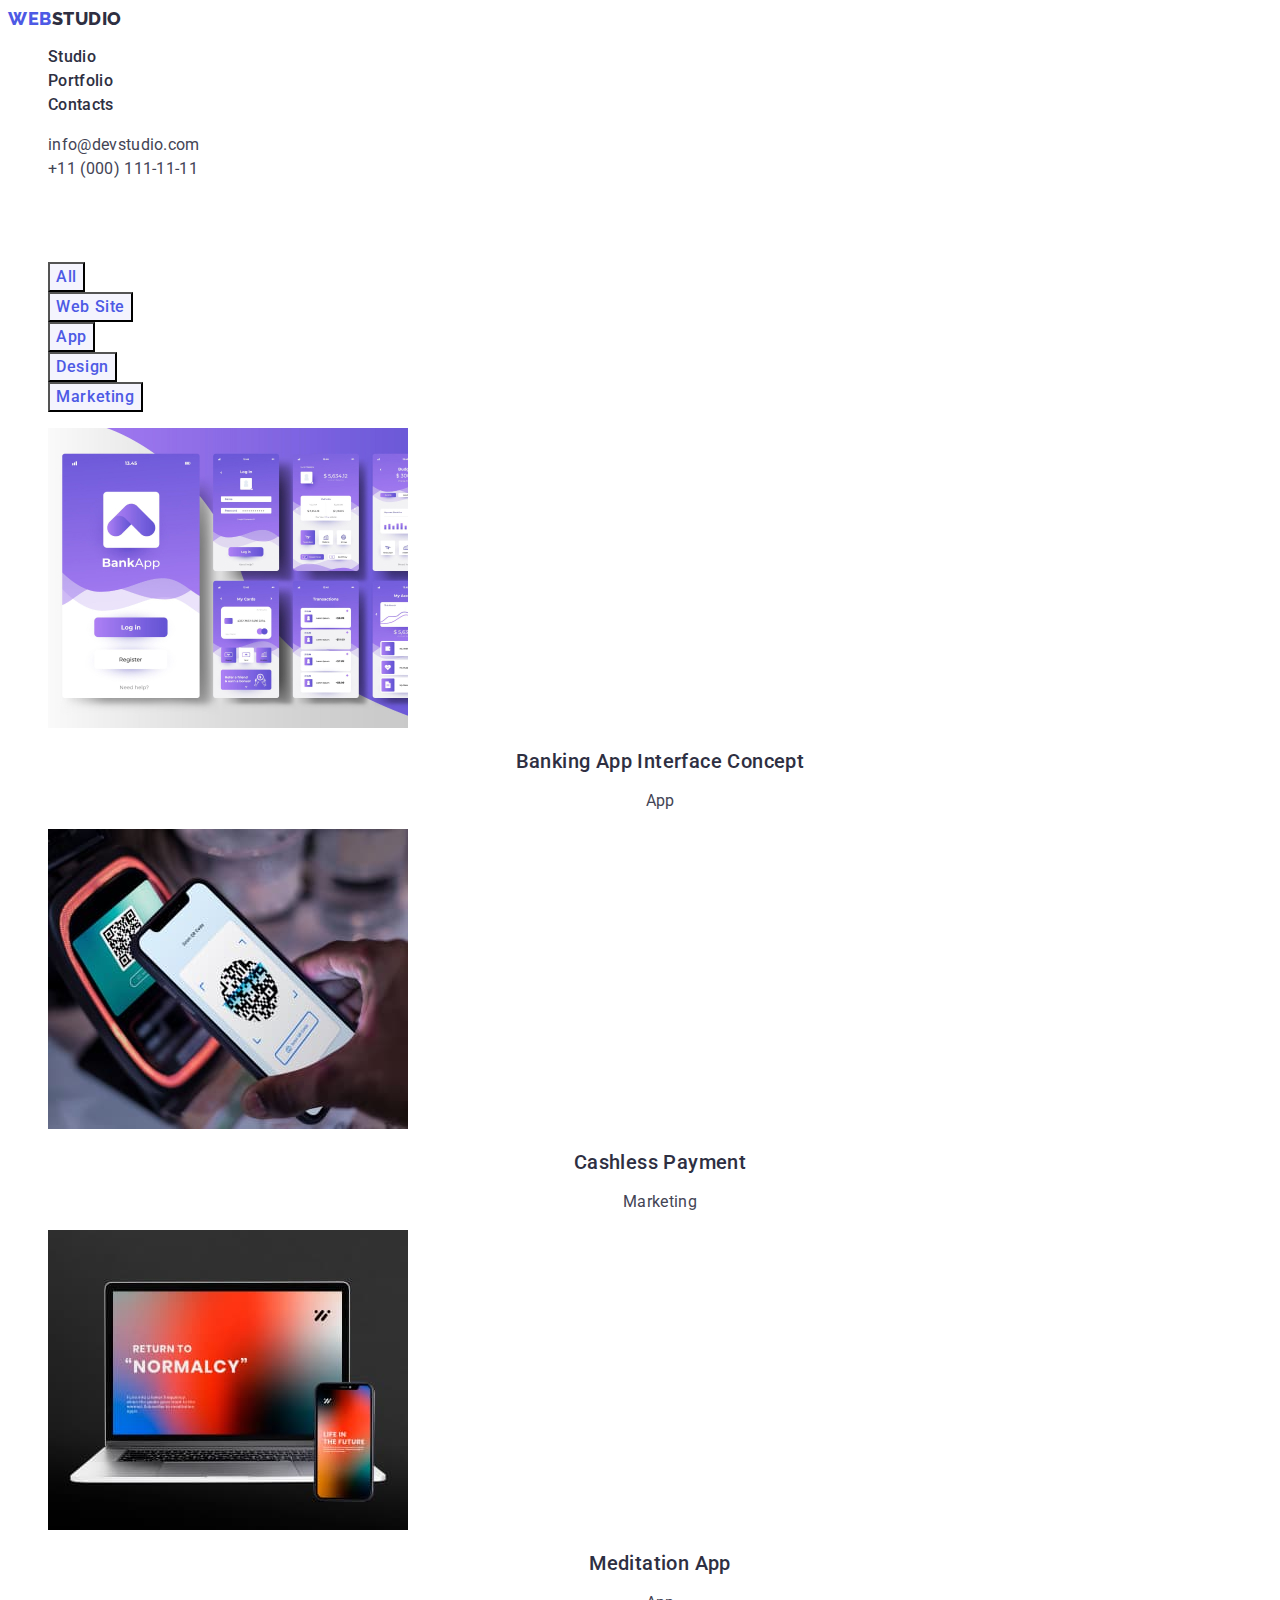
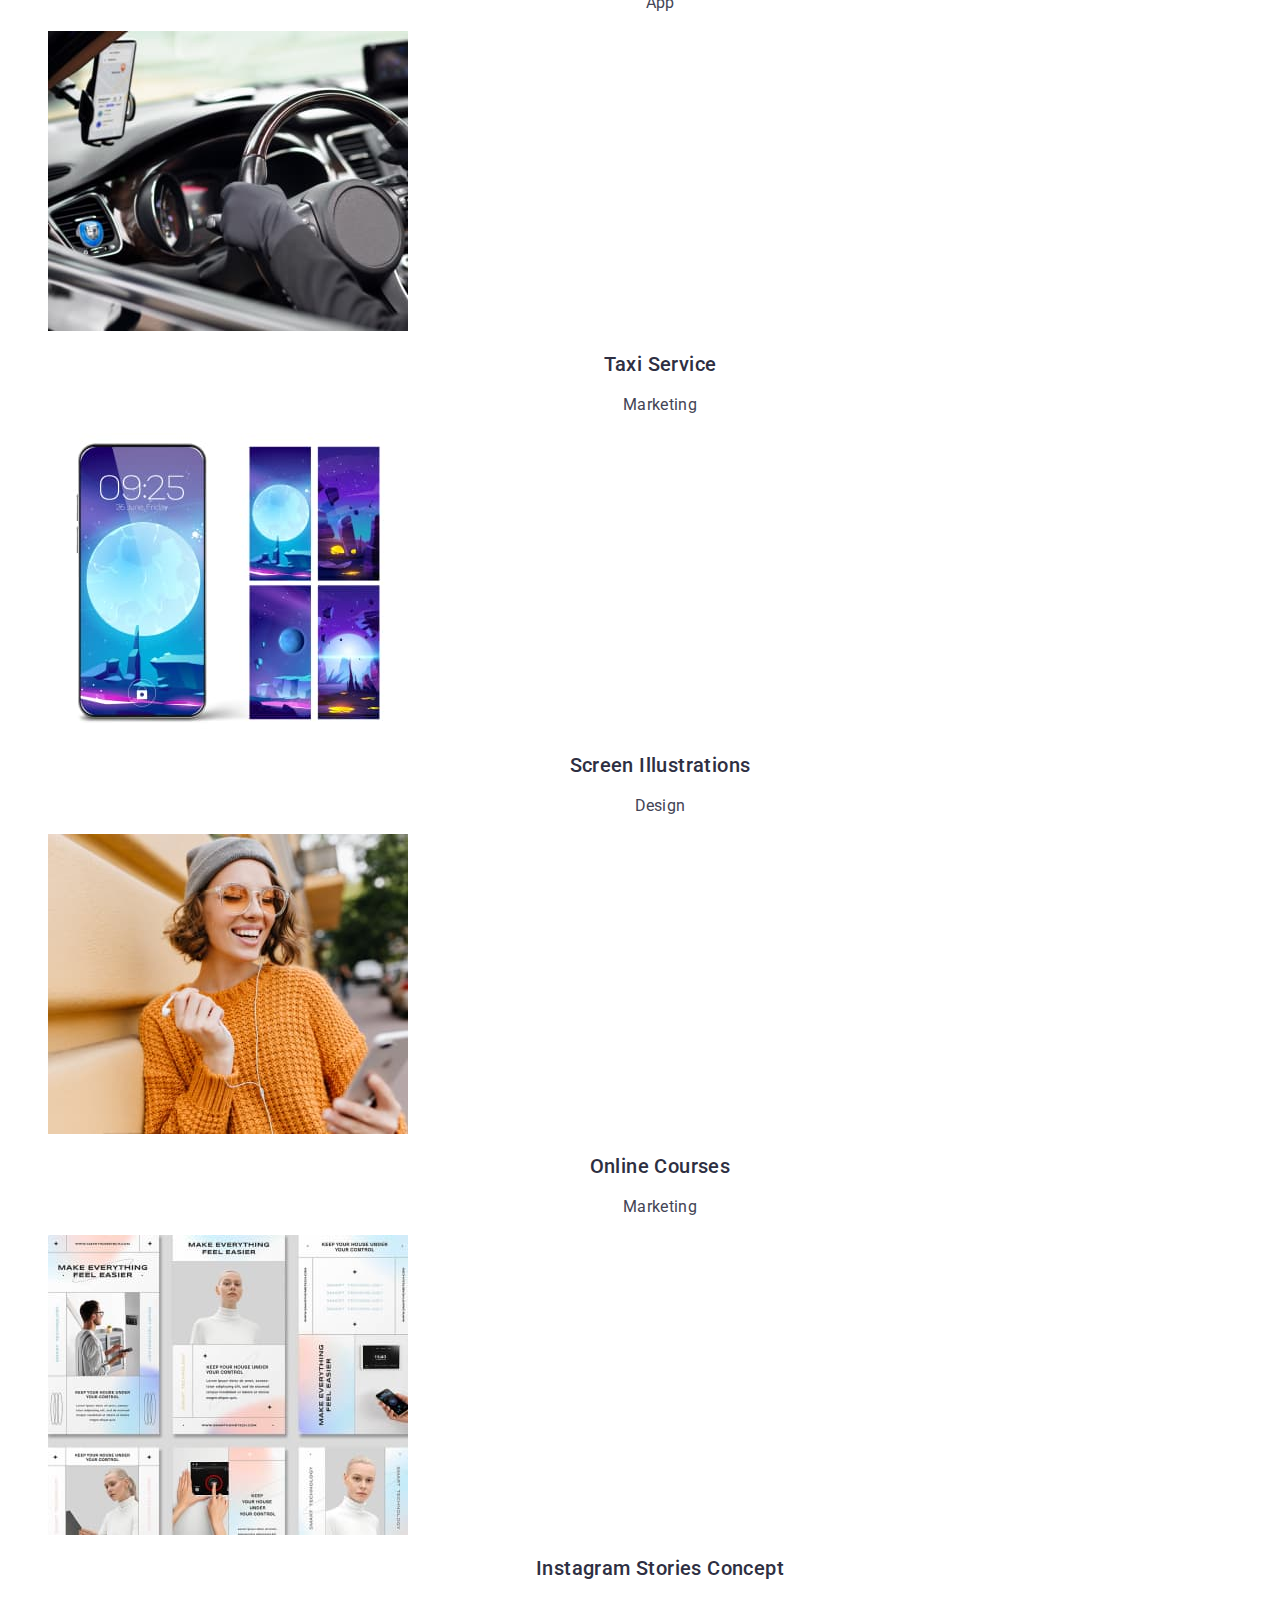
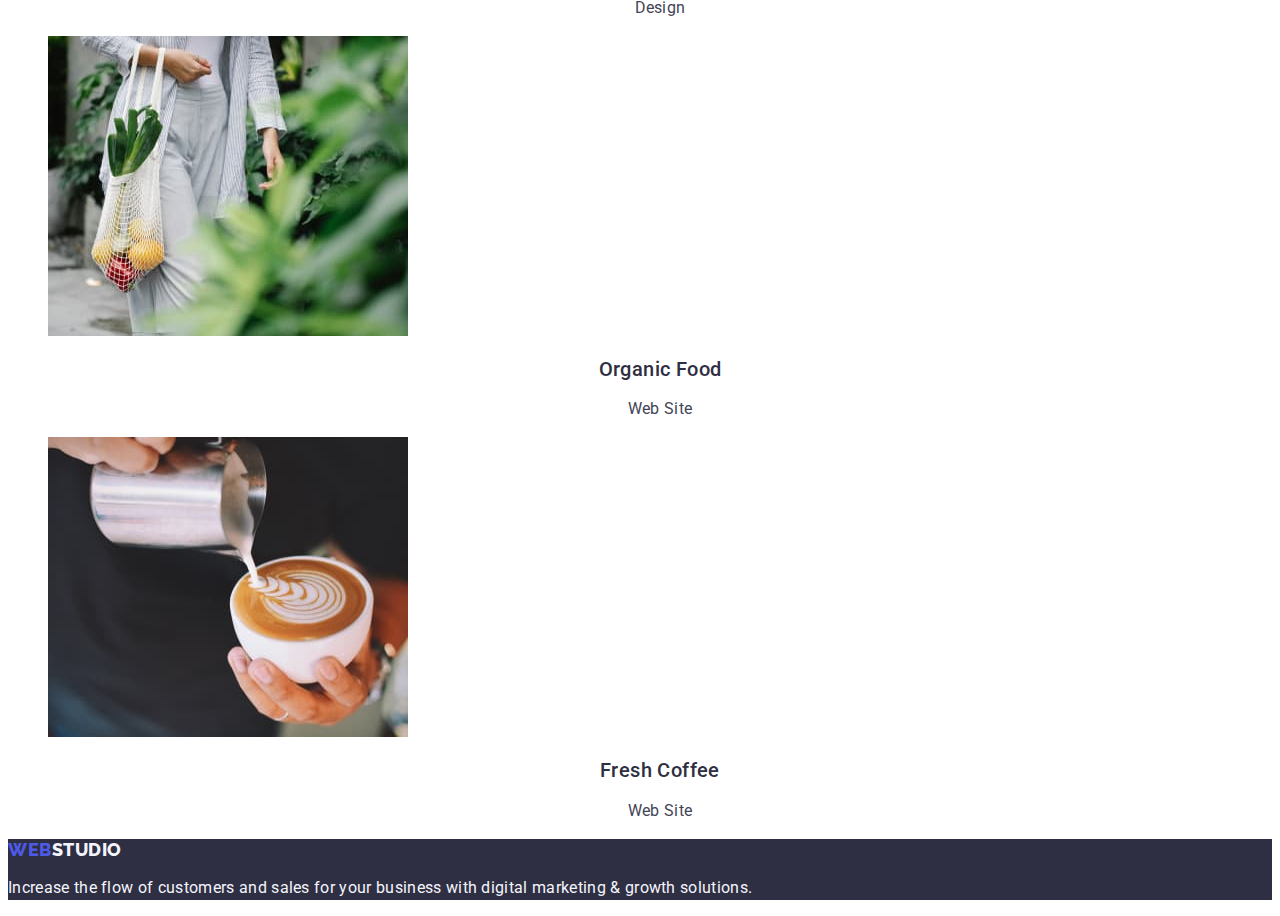
==== portfolio.html @ 3b8581f4 "Initial commit" ====
<!DOCTYPE html>
<html lang="en">
  <head>
    <meta charset="UTF-8" />
    <meta http-equiv="X-UA-Compatible" content="IE=edge" />
    <meta name="viewport" content="width=device-width, initial-scale=1.0" />
    <title>Document</title>
    <link rel="preconnect" href="https://fonts.googleapis.com" />
    <link rel="preconnect" href="https://fonts.gstatic.com" crossorigin />
    <link
      href="https://fonts.googleapis.com/css2?family=Raleway:wght@800&family=Roboto:wght@400;500;700;900&display=swap"
      rel="stylesheet"
    />
    <link rel="stylesheet" href="./css/styles.css" />
  </head>
  <body>
    <header class="main-header">
      <nav class="page-nav">
        <a class="logo link" href="./index.html"
          >Web<span class="studio-header">Studio</span></a
        >

        <ul class="menu list">
          <li class="menu-item">
            <a class="menu-link link" href="./index.html">Studio</a>
          </li>
          <li class="menu-item">
            <a class="menu-link link" href="./portfolio.html">Portfolio</a>
          </li>
          <li class="menu-item">
            <a class="menu-link link" href="">Contacts</a>
          </li>
        </ul>
      </nav>
      <address class="contacts-font-normal">
        <ul class="list">
          <li>
            <a class="contact link" href="mailto:info@devstudio.com"
              >info@devstudio.com</a
            >
          </li>
          <li>
            <a class="contact link" href="tel:+110001111111"
              >+11 (000) 111-11-11</a
            >
          </li>
        </ul>
      </address>
    </header>

    <main>
      <section>
        <h1 class="to-hide">Portfolio</h1>

        <ul class="list">
          <li><button class="change-color-btn" type="button">All</button></li>
          <li>
            <button class="change-color-btn" type="button">Web Site</button>
          </li>
          <li><button class="change-color-btn" type="button">App</button></li>
          <li>
            <button class="change-color-btn" type="button">Design</button>
          </li>
          <li>
            <button class="change-color-btn" type="button">Marketing</button>
          </li>
        </ul>

        <ul class="list">
          <li>
            <a class="link" href="">
              <img
                src="./images/imageshw02/img1row1.jpg"
                alt="purple-bank-app"
                width="360"
              />
              <h2 class="higher-text">Banking App Interface Concept</h2>
              <p class="small-text">App</p>
            </a>
          </li>
          <li>
            <a class="link" href="">
              <img
                src="./images/imageshw02/img2row1.jpg"
                alt="qrcode"
                width="360"
              />
              <h2 class="higher-text">Cashless Payment</h2>
              <p class="small-text">Marketing</p>
            </a>
          </li>

          <li>
            <a class="link" href="">
              <img
                src="./images/imageshw02/img3row1.jpg"
                alt="normalsy"
                width="360"
              />
              <h2 class="higher-text">Meditation App</h2>
              <p class="small-text">App</p>
            </a>
          </li>

          <li>
            <a class="link" href="">
              <img
                src="./images/imageshw02/img1row2.jpg"
                alt="car"
                width="360"
              />
              <h2 class="higher-text">Taxi Service</h2>
              <p class="small-text">Marketing</p>
            </a>
          </li>

          <li>
            <a class="link" href="">
              <img
                src="./images/imageshw02/img2row2.jpg"
                alt="screenshots"
                width="360"
              />
              <h2 class="higher-text">Screen Illustrations</h2>
              <p class="small-text">Design</p>
            </a>
          </li>

          <li>
            <a class="link" href="">
              <img
                src="./images/imageshw02/img3row2.jpg"
                alt="girl"
                width="360"
              />
              <h2 class="higher-text">Online Courses</h2>
              <p class="small-text">Marketing</p>
            </a>
          </li>

          <li>
            <a class="link" href="">
              <img
                src="./images/imageshw02/img1row3.jpg"
                alt="everything"
                width="360"
              />
              <h2 class="higher-text">Instagram Stories Concept</h2>
              <p class="small-text">Design</p>
            </a>
          </li>

          <li>
            <a class="link" href="">
              <img
                src="./images/imageshw02/img2row3.jpg"
                alt="bag"
                width="360"
              />
              <h2 class="higher-text">Organic Food</h2>
              <p class="small-text">Web Site</p>
            </a>
          </li>

          <li>
            <a class="link" href="">
              <img
                src="./images/imageshw02/img3row3.jpg"
                alt="coffee"
                width="360"
              />
              <h2 class="higher-text">Fresh Coffee</h2>
              <p class="small-text">Web Site</p>
            </a>
          </li>
        </ul>
      </section>
    </main>

    <footer class="footer-back">
      <a class="logo link" href="./index.html"
        >Web<span class="studio-footer">Studio</span></a
      >
      <p class="footer-text">
        Increase the flow of customers and sales for your business with digital
        marketing & growth solutions.
      </p>
    </footer>
  </body>
</html>
---- css/styles.css ----
:root {
    --primary-text-color: #434455;
    --ocean-color: #404bbf;
    --iris-color: #4d5ae5;
    --primary-white-color: #e5e5e5;
    --header-words-color: #2E2F42;
    
}


.link {
    text-decoration:none;
}
    body {
        font-family: 'Roboto', sans-serif;
        background-color:#FFFFFF;
        color: var(--primary-text-color)
    }
    .list {
        list-style: none;
    }

    

     .contact {
        
            font-size: 16px;
            line-height: 1.5;
            letter-spacing: 0.02em;
            color: var(--primary-text-color);
     }   

     .contact:hover {
        color: var(--ocean-color)
     }

         .contact:focus {
            color: var(--ocean-color);
         }

         .team-names {
            background-color: #FFFFFF
         }

     .logo {
        font-family: 'Raleway', sans-serif;
        font-weight: 800;
        font-size: 18px;
        line-height: 1.17;
        letter-spacing: 0.03em;
        text-transform: uppercase;
        color: #4d5ae5;
     }
     .change-color-btn {
       font-family: 'Roboto', sans-serif;
            font-weight: 500;
            font-size: 16px;
            line-height: 1.5;
            letter-spacing: 0.04em;
            color: var(--iris-color);
            background-color: #F4F4FD;
            cursor: pointer;
            
     }

     .change-color-btn:hover {
        color: #FFFFFF;
        background-color: var(--ocean-color);
     }
     .change-color-btn:focus {

    
    color: #FFFFFF;
    background-color: var(--ocean-color);
     }

     

     .order-btn {
        font-family: 'Roboto', sans-serif;
            font-weight: 500;
            font-size: 16px;
            line-height: 1.5;            
            display: flex;
            align-items: center;
            letter-spacing: 0.04em;
            color: #FFFFFF;
            background-color: #4D5AE5;
            cursor: pointer;
             
     }

     .order-btn:hover,
     .order-btn:focus {
        background-color: var(--ocean-color);
     }

     .effect-sol {
        
            font-weight: 700;
            font-size: 56px;
            line-height: 1.07;           
            text-align: center;
            letter-spacing: 0.02em;
            color: #FFFFFF;

     }

     

     .small-text {
        
            font-size: 16px;
            line-height: 1.5;           
            text-align: center;
            letter-spacing: 0.02em;
            color: var(--primary-text-color);
                
     }

     .higher-text {
        
            font-weight: 500;
            font-size: 20px;
            line-height: 1.2;
            text-align: center;
            letter-spacing: 0.02em;
            color: var(--header-words-color);
    
     }
        
     .name-section {
        
            font-weight: 700;
            font-size: 36px;
            line-height: 1.11;            
            text-align: center;
            letter-spacing: 0.02em;
            text-transform: capitalize;
            color: var(--header-words-color);
            background-color: #F4F4FD;
     }

            .we-re-doing-section {
            
                    font-weight: 700;
                    font-size: 36px;
                    line-height: 1.11;
                    text-align: center;
                    letter-spacing: 0.02em;
                    text-transform: capitalize;
                    color: var(--header-words-color);
                    background-color: #FFFFFF;
        
     }

     .footer-text {
        
            font-size: 16px;
            line-height: 1.5;
            letter-spacing: 0.02em;
            color:#F4F4FD;
     }


         .menu-link {
    
             font-weight: 500;
             font-size: 16px;
             line-height: 1.5;
             letter-spacing: 0.02em;             
             color: #2e2f42;
         }
     .menu-link:hover {
        color: var(--ocean-color);
        }

     .menu-link:focus {
        color: var(--ocean-color);
     }

     .footer-back {
        background-color: #2e2f42;
     }


          .studio-footer {
              color: #f4f4fd;
            }
        
            .studio-header {
              color: #2E2F42;  
            }

            .contacts-font-normal {
                font-style: normal;
            }

    .section-team {
        color: #F4F4FD;
        background-color: #F4F4FD

    }

    .section-effect-sol {
        background-color: #2E2F42;
    }

    .to-hide {
        visibility: hidden;
    }
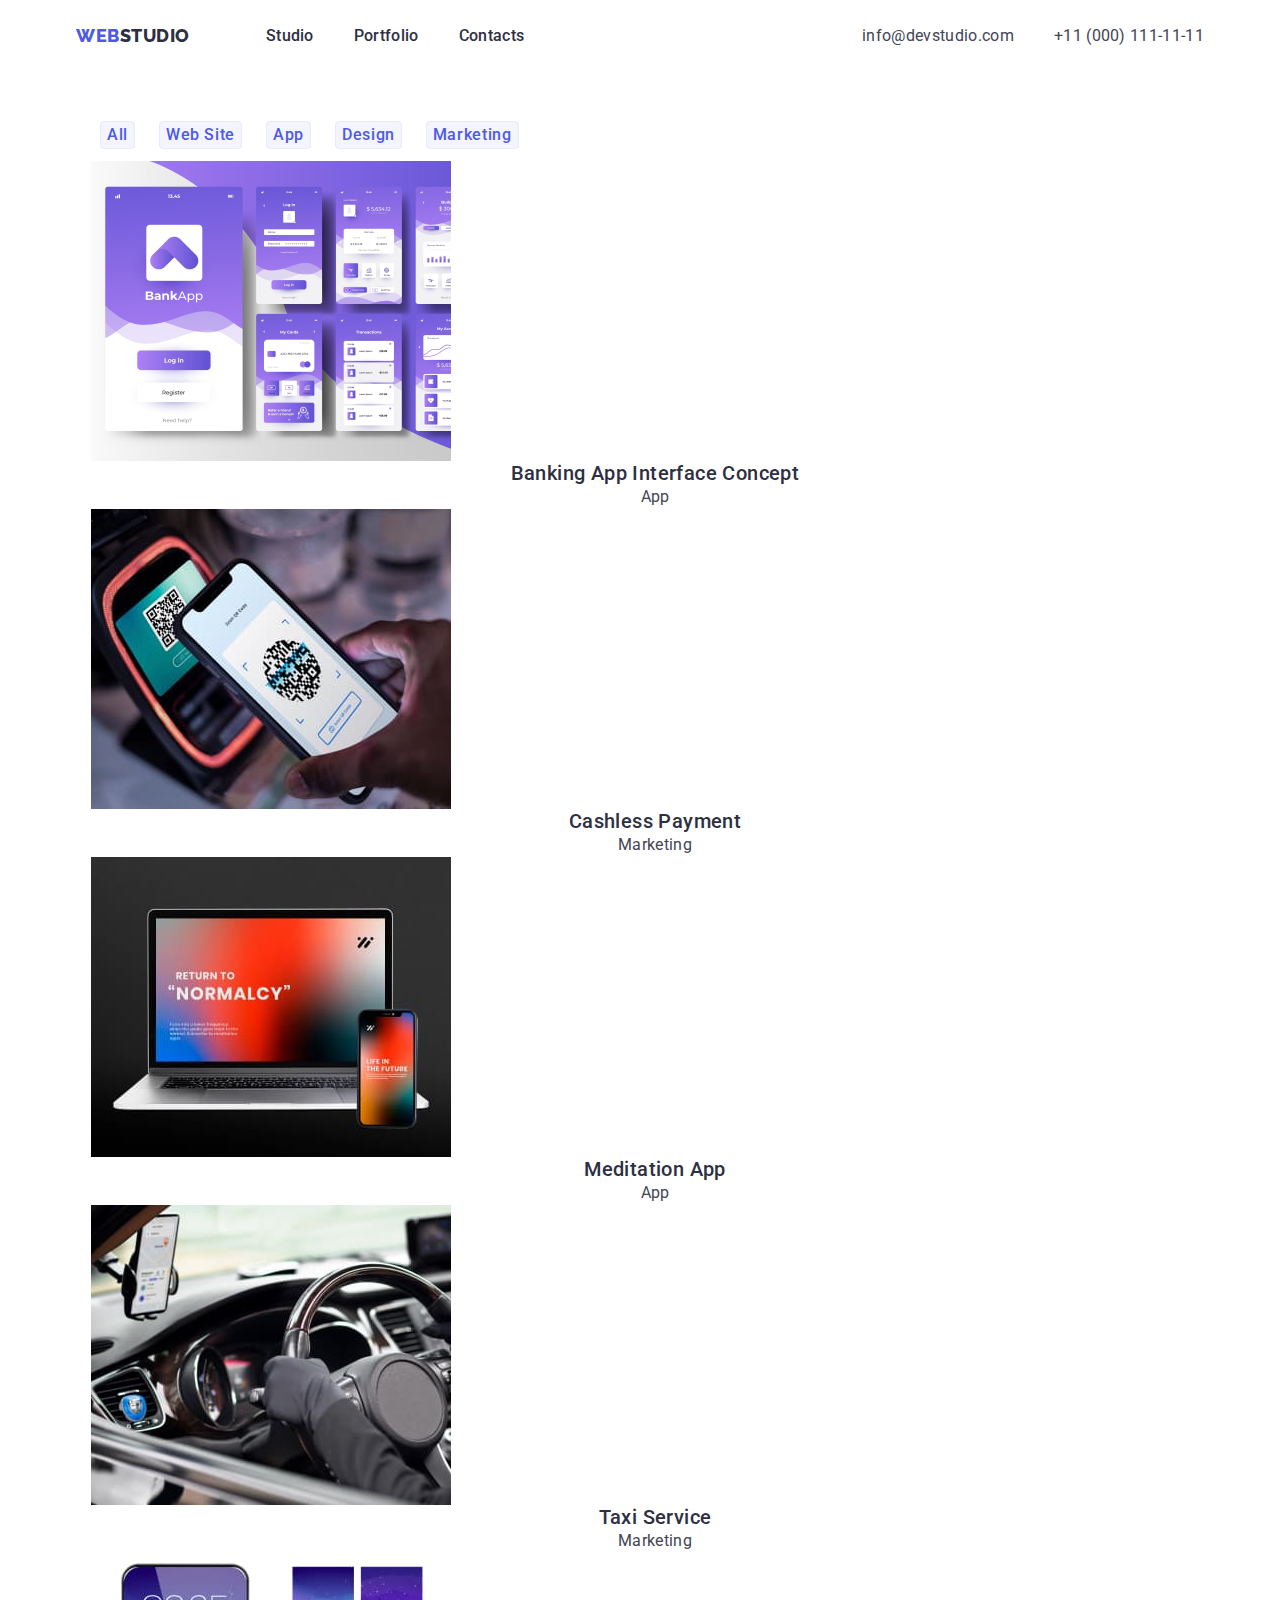
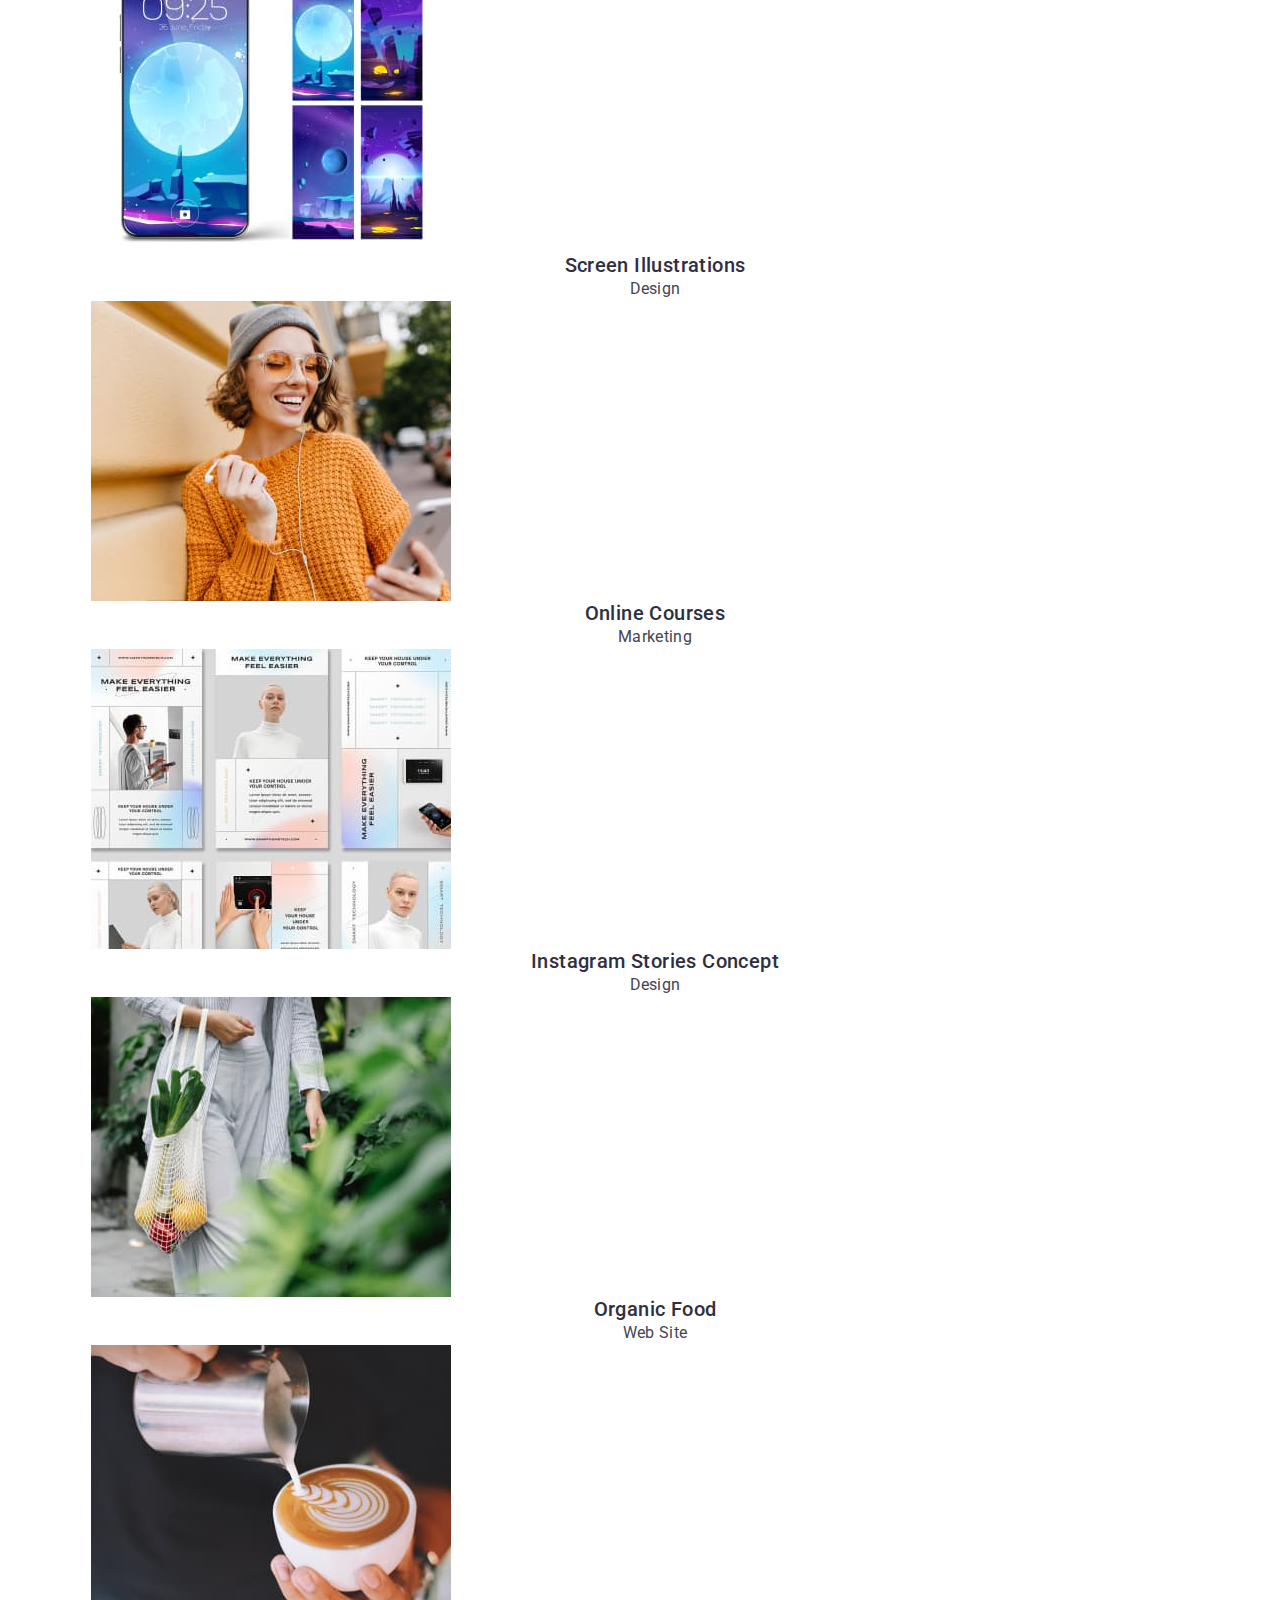
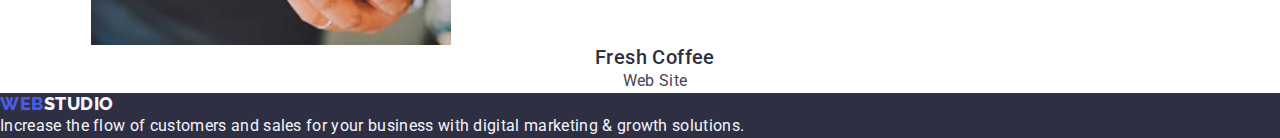
==== commit 149b721f: "changes1" ====
--- a/portfolio.html
+++ b/portfolio.html
@@ -11,62 +11,74 @@
       href="https://fonts.googleapis.com/css2?family=Raleway:wght@800&family=Roboto:wght@400;500;700;900&display=swap"
       rel="stylesheet"
     />
+    <link
+      rel="stylesheet"
+      href="https://cdnjs.cloudflare.com/ajax/libs/modern-normalize/1.1.0/modern-normalize.min.css"
+    />
     <link rel="stylesheet" href="./css/styles.css" />
   </head>
   <body>
     <header class="main-header">
-      <nav class="page-nav">
-        <a class="logo link" href="./index.html"
-          >Web<span class="studio-header">Studio</span></a
-        >
-
-        <ul class="menu list">
-          <li class="menu-item">
-            <a class="menu-link link" href="./index.html">Studio</a>
-          </li>
-          <li class="menu-item">
-            <a class="menu-link link" href="./portfolio.html">Portfolio</a>
-          </li>
-          <li class="menu-item">
-            <a class="menu-link link" href="">Contacts</a>
+      <div class="container page-header-container">
+        <nav class="page-nav">
+          <a class="logo link" href="./index.html"
+            >Web<span class="studio-header">Studio</span></a
+          >
+
+          <ul class="menu list">
+            <li class="menu-item">
+              <a class="menu-link link" href="./index.html">Studio</a>
+            </li>
+            <li class="menu-item">
+              <a class="menu-link link" href="./portfolio.html">Portfolio</a>
+            </li>
+            <li class="menu-item">
+              <a class="menu-link link" href="">Contacts</a>
+            </li>
+          </ul>
+        </nav>
+        <address class="contacts-font-normal contact-mail-phone">
+          <ul class="list contact-flex">
+            <li>
+              <a
+                class="contact link contact-mail"
+                href="mailto:info@devstudio.com"
+                >info@devstudio.com</a
+              >
+            </li>
+            <li>
+              <a class="contact link" href="tel:+110001111111"
+                >+11 (000) 111-11-11</a
+              >
+            </li>
+          </ul>
+        </address>
+      </div>
+    </header>
+
+    <main>
+      <section class="container">
+        <h1 class="to-hide">Portfolio</h1>
+
+        <ul class="list btn-filter">
+          <li class="btns-center">
+            <button class="change-color-btn" type="button">All</button>
+          </li>
+          <li class="btns-center">
+            <button class="change-color-btn" type="button">Web Site</button>
+          </li>
+          <li class="btns-center">
+            <button class="change-color-btn" type="button">App</button>
+          </li>
+          <li class="btns-center">
+            <button class="change-color-btn" type="button">Design</button>
+          </li>
+          <li class="btns-center">
+            <button class="change-color-btn" type="button">Marketing</button>
           </li>
         </ul>
-      </nav>
-      <address class="contacts-font-normal">
-        <ul class="list">
-          <li>
-            <a class="contact link" href="mailto:info@devstudio.com"
-              >info@devstudio.com</a
-            >
-          </li>
-          <li>
-            <a class="contact link" href="tel:+110001111111"
-              >+11 (000) 111-11-11</a
-            >
-          </li>
-        </ul>
-      </address>
-    </header>
-
-    <main>
-      <section>
-        <h1 class="to-hide">Portfolio</h1>
-
-        <ul class="list">
-          <li><button class="change-color-btn" type="button">All</button></li>
-          <li>
-            <button class="change-color-btn" type="button">Web Site</button>
-          </li>
-          <li><button class="change-color-btn" type="button">App</button></li>
-          <li>
-            <button class="change-color-btn" type="button">Design</button>
-          </li>
-          <li>
-            <button class="change-color-btn" type="button">Marketing</button>
-          </li>
-        </ul>
-
-        <ul class="list">
+
+        <ul class="list container">
           <li>
             <a class="link" href="">
               <img
--- a/css/styles.css
+++ b/css/styles.css
@@ -10,9 +10,30 @@
 }
 
 
+
+h1,h2,h3,h4,p {
+    margin-top: 0;
+    margin-bottom: 0;
+}
+
+ul, ol {
+    margin-top: 0;
+    margin-bottom: 0;
+    padding-left: 0;
+}
+
+img {
+    display: block;
+}
 .link {
     text-decoration:none;
 }
+
+button {
+    cursor: pointer;
+}
+
+
     body {
         font-family: 'Roboto', sans-serif;
         background-color:#FFFFFF;
@@ -23,6 +44,30 @@
     }
 
     
+.container {
+    width: 1158px;
+    margin-left: auto;
+    margin-right: auto;
+    padding-left: 15px;
+    padding-right: 15px;
+}
+
+
+
+.page-header-container {
+display: flex;
+align-items: center;
+}
+
+.page-nav {
+    display: flex;
+    align-items: center;
+}
+
+.menu {
+    display: flex;
+    align-items: center;
+}
 
      .contact {
         
@@ -30,8 +75,15 @@
             line-height: 1.5;
             letter-spacing: 0.02em;
             color: var(--primary-text-color);
+                  
      }   
 
+.contact-mail-phone {
+    margin-left: auto;
+}
+.contact-mail {
+    margin-right: 40px;
+}
      .contact:hover {
         color: var(--ocean-color)
      }
@@ -44,6 +96,11 @@
             background-color: #FFFFFF
          }
 
+
+    .main-header {
+        padding-top: 24px;
+        padding-bottom: 24px;
+    }
      .logo {
         font-family: 'Raleway', sans-serif;
         font-weight: 800;
@@ -52,6 +109,7 @@
         letter-spacing: 0.03em;
         text-transform: uppercase;
         color: #4d5ae5;
+        margin-right: 76px;
      }
      .change-color-btn {
        font-family: 'Roboto', sans-serif;
@@ -62,8 +120,22 @@
             color: var(--iris-color);
             background-color: #F4F4FD;
             cursor: pointer;
-            
-     }
+            border: 1px solid #E7E9FC;
+                border-radius: 4px;
+     }
+
+.btn-filter {
+    display: flex;
+    padding-top: 12px;
+    padding-left: 24px;
+    padding-bottom: 12px;
+    padding-right: 24px;
+    
+}
+
+.btns-center:not(:last-child) {
+    margin-right: 24px;
+}
 
      .change-color-btn:hover {
         color: #FFFFFF;
@@ -88,9 +160,16 @@
             letter-spacing: 0.04em;
             color: #FFFFFF;
             background-color: #4D5AE5;
-            cursor: pointer;
-             
-     }
+            box-shadow: 0px 4px 4px rgba(0, 0, 0, 0.15);
+                border-radius: 4px;
+                padding-top: 16px;
+                padding-left: 32px;
+                padding-bottom: 16px;
+                padding-right: 32px;
+                cursor: pointer;
+                border: transparent;
+                
+            }
 
      .order-btn:hover,
      .order-btn:focus {
@@ -140,9 +219,23 @@
             letter-spacing: 0.02em;
             text-transform: capitalize;
             color: var(--header-words-color);
-            background-color: #F4F4FD;
-     }
-
+            margin-bottom: 72px;
+        
+     }
+
+     .section-team {
+        background-color: #F4F4FD;
+        padding-top: 120px;
+        padding-bottom: 120px;
+     }
+     
+.four-blocks {
+    padding-top: 120px;
+}
+     .doing-section {
+        padding-top: 120px;
+            padding-bottom: 120px;
+     }
             .we-re-doing-section {
             
                     font-weight: 700;
@@ -153,9 +246,9 @@
                     text-transform: capitalize;
                     color: var(--header-words-color);
                     background-color: #FFFFFF;
-        
-     }
-
+                    margin-bottom: 72px;
+        
+     }
      .footer-text {
         
             font-size: 16px;
@@ -163,6 +256,11 @@
             letter-spacing: 0.02em;
             color:#F4F4FD;
      }
+
+
+.menu-item:not(:last-child) {
+margin-right: 40px;
+}
 
 
          .menu-link {
@@ -172,7 +270,7 @@
              line-height: 1.5;
              letter-spacing: 0.02em;             
              color: #2e2f42;
-         }
+                      }
      .menu-link:hover {
         color: var(--ocean-color);
         }
@@ -196,14 +294,22 @@
 
             .contacts-font-normal {
                 font-style: normal;
+                
             }
 
     .section-team {
         color: #F4F4FD;
-        background-color: #F4F4FD
-
-    }
-
+       background-color: #F4F4FD;
+
+    }
+
+    .employees {
+        display: flex;
+        justify-content: space-between;
+    }
+    .contact-flex {
+        display: flex;
+    }
     .section-effect-sol {
         background-color: #2E2F42;
     }
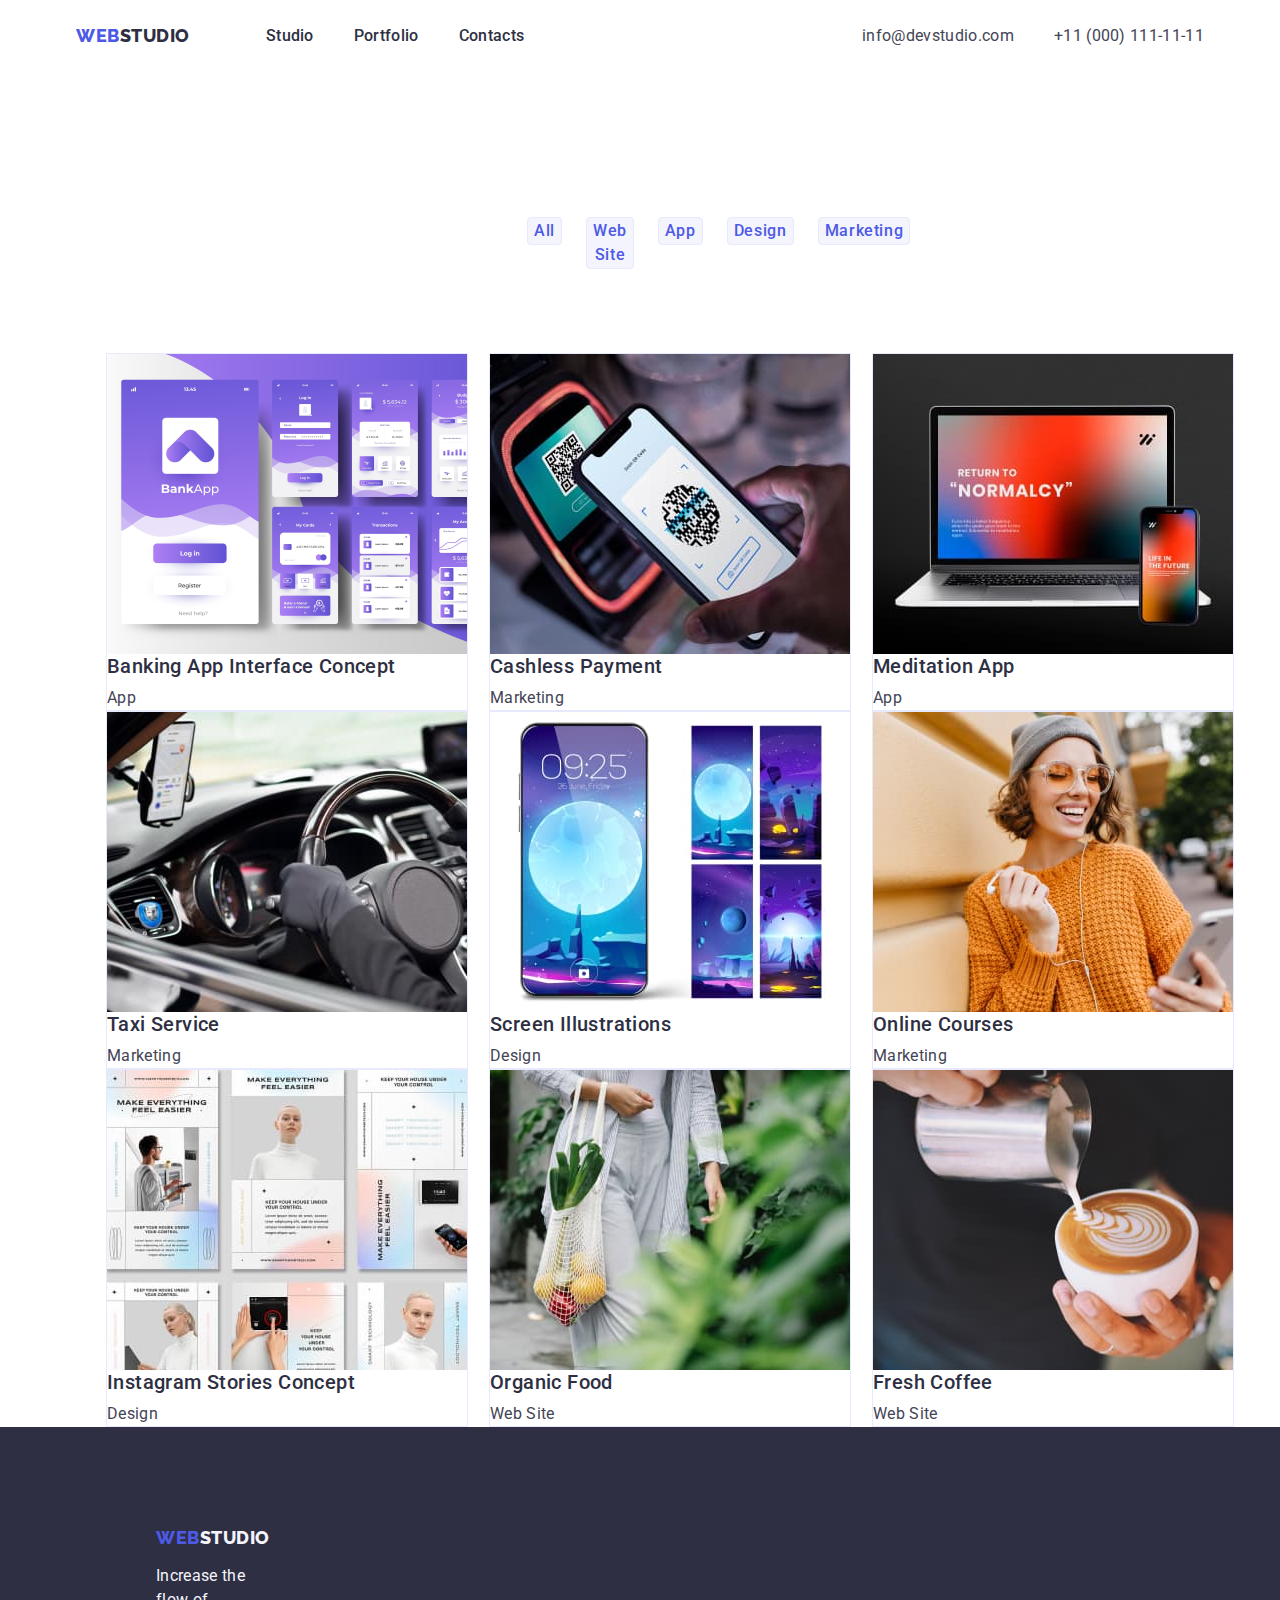
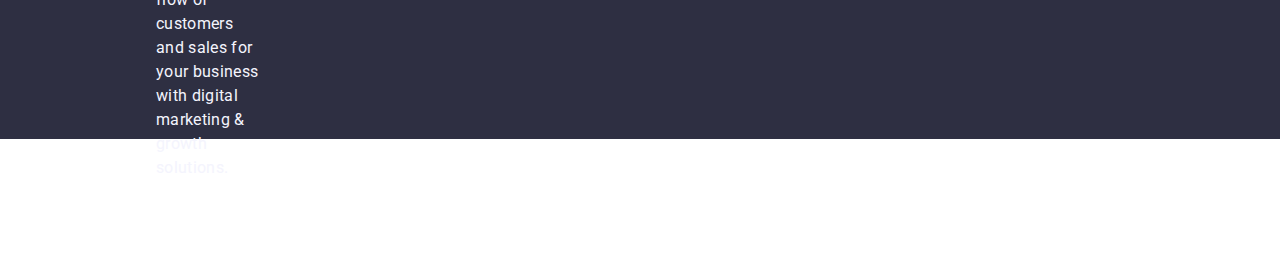
==== commit edb16824: "with portfilio-without spaces" ====
--- a/portfolio.html
+++ b/portfolio.html
@@ -78,125 +78,157 @@
           </li>
         </ul>
 
-        <ul class="list container">
-          <li>
-            <a class="link" href="">
-              <img
-                src="./images/imageshw02/img1row1.jpg"
-                alt="purple-bank-app"
-                width="360"
-              />
-              <h2 class="higher-text">Banking App Interface Concept</h2>
-              <p class="small-text">App</p>
-            </a>
-          </li>
-          <li>
-            <a class="link" href="">
-              <img
-                src="./images/imageshw02/img2row1.jpg"
-                alt="qrcode"
-                width="360"
-              />
-              <h2 class="higher-text">Cashless Payment</h2>
-              <p class="small-text">Marketing</p>
-            </a>
-          </li>
-
-          <li>
-            <a class="link" href="">
-              <img
-                src="./images/imageshw02/img3row1.jpg"
-                alt="normalsy"
-                width="360"
-              />
-              <h2 class="higher-text">Meditation App</h2>
-              <p class="small-text">App</p>
-            </a>
-          </li>
-
-          <li>
-            <a class="link" href="">
-              <img
-                src="./images/imageshw02/img1row2.jpg"
-                alt="car"
-                width="360"
-              />
-              <h2 class="higher-text">Taxi Service</h2>
-              <p class="small-text">Marketing</p>
-            </a>
-          </li>
-
-          <li>
-            <a class="link" href="">
-              <img
-                src="./images/imageshw02/img2row2.jpg"
-                alt="screenshots"
-                width="360"
-              />
-              <h2 class="higher-text">Screen Illustrations</h2>
-              <p class="small-text">Design</p>
-            </a>
-          </li>
-
-          <li>
-            <a class="link" href="">
-              <img
-                src="./images/imageshw02/img3row2.jpg"
-                alt="girl"
-                width="360"
-              />
-              <h2 class="higher-text">Online Courses</h2>
-              <p class="small-text">Marketing</p>
-            </a>
-          </li>
-
-          <li>
-            <a class="link" href="">
-              <img
-                src="./images/imageshw02/img1row3.jpg"
-                alt="everything"
-                width="360"
-              />
-              <h2 class="higher-text">Instagram Stories Concept</h2>
-              <p class="small-text">Design</p>
-            </a>
-          </li>
-
-          <li>
-            <a class="link" href="">
-              <img
-                src="./images/imageshw02/img2row3.jpg"
-                alt="bag"
-                width="360"
-              />
-              <h2 class="higher-text">Organic Food</h2>
-              <p class="small-text">Web Site</p>
-            </a>
-          </li>
-
-          <li>
-            <a class="link" href="">
-              <img
-                src="./images/imageshw02/img3row3.jpg"
-                alt="coffee"
-                width="360"
-              />
-              <h2 class="higher-text">Fresh Coffee</h2>
-              <p class="small-text">Web Site</p>
-            </a>
-          </li>
-        </ul>
+        <div class="container">
+          <ul class="list container cards-filter">
+            <li>
+              <div class="filter-card">
+                <a class="link" href="">
+                  <img
+                    src="./images/imageshw02/img1row1.jpg"
+                    alt="purple-bank-app"
+                    width="360"
+                  />
+
+                  <h2 class="higher-text">Banking App Interface Concept</h2>
+                  <p class="small-text">App</p>
+                </a>
+              </div>
+            </li>
+            <li>
+              <div class="filter-card">
+                <a class="link" href="">
+                  <img
+                    src="./images/imageshw02/img2row1.jpg"
+                    alt="qrcode"
+                    width="360"
+                  />
+
+                  <h2 class="higher-text">Cashless Payment</h2>
+                  <p class="small-text">Marketing</p>
+                </a>
+              </div>
+            </li>
+
+            <li>
+              <div class="filter-card">
+                <a class="link" href="">
+                  <img
+                    src="./images/imageshw02/img3row1.jpg"
+                    alt="normalsy"
+                    width="360"
+                  />
+
+                  <h2 class="higher-text">Meditation App</h2>
+                  <p class="small-text">App</p>
+                </a>
+              </div>
+            </li>
+
+            <li>
+              <div class="filter-card">
+                <a class="link" href="">
+                  <img
+                    src="./images/imageshw02/img1row2.jpg"
+                    alt="car"
+                    width="360"
+                  />
+
+                  <h2 class="higher-text">Taxi Service</h2>
+                  <p class="small-text">Marketing</p>
+                </a>
+              </div>
+            </li>
+
+            <li>
+              <div class="filter-card">
+                <a class="link" href="">
+                  <img
+                    src="./images/imageshw02/img2row2.jpg"
+                    alt="screenshots"
+                    width="360"
+                  />
+
+                  <h2 class="higher-text">Screen Illustrations</h2>
+                  <p class="small-text">Design</p>
+                </a>
+              </div>
+            </li>
+
+            <li>
+              <div class="filter-card">
+                <a class="link" href="">
+                  <img
+                    src="./images/imageshw02/img3row2.jpg"
+                    alt="girl"
+                    width="360"
+                  />
+
+                  <h2 class="higher-text">Online Courses</h2>
+                  <p class="small-text">Marketing</p>
+                </a>
+              </div>
+            </li>
+
+            <li>
+              <div class="filter-card">
+                <a class="link" href="">
+                  <img
+                    src="./images/imageshw02/img1row3.jpg"
+                    alt="everything"
+                    width="360"
+                  />
+
+                  <h2 class="higher-text">Instagram Stories Concept</h2>
+                  <p class="small-text">Design</p>
+                </a>
+              </div>
+            </li>
+
+            <li>
+              <div class="filter-card">
+                <a class="link" href="">
+                  <img
+                    src="./images/imageshw02/img2row3.jpg"
+                    alt="bag"
+                    width="360"
+                  />
+
+                  <h2 class="higher-text">Organic Food</h2>
+                  <p class="small-text">Web Site</p>
+                </a>
+              </div>
+            </li>
+
+            <li>
+              <div class="filter-card">
+                <a class="link" href="">
+                  <img
+                    src="./images/imageshw02/img3row3.jpg"
+                    alt="coffee"
+                    width="360"
+                  />
+
+                  <h2 class="higher-text">Fresh Coffee</h2>
+                  <p class="small-text">Web Site</p>
+                </a>
+              </div>
+            </li>
+          </ul>
+        </div>
       </section>
     </main>
 
     <footer class="footer-back">
-      <a class="logo link" href="./index.html"
-        >Web<span class="studio-footer">Studio</span></a
-      >
-      <p class="footer-text">
-        Increase the flow of customers and sales for your business with digital
-        marketing & growth solutions.
-      </p>
+      <div class="footer-content">
+        <a class="logo link" href="./index.html"
+          >Web<span class="studio-footer">Studio</span></a
+        >
+
+        <p class="footer-text">
+          Increase the flow of customers and sales for your business with
+          digital marketing & growth solutions.
+        </p>
+      </div>
     </footer>
   </body>
 </html>
--- a/css/styles.css
+++ b/css/styles.css
@@ -93,7 +93,9 @@
          }
 
          .team-names {
-            background-color: #FFFFFF
+            background-color: #FFFFFF;
+            text-align: center;
+            
          }
 
 
@@ -130,6 +132,10 @@
     padding-left: 24px;
     padding-bottom: 12px;
     padding-right: 24px;
+    margin-left: 427px;
+        margin-right: 325px;
+        margin-bottom: 72px;
+        margin-top: 96px;
     
 }
 
@@ -166,6 +172,9 @@
                 padding-left: 32px;
                 padding-bottom: 16px;
                 padding-right: 32px;
+                margin-bottom: 188px;
+                margin-left: 636px;
+                margin-right: 635px;
                 cursor: pointer;
                 border: transparent;
                 
@@ -184,16 +193,25 @@
             text-align: center;
             letter-spacing: 0.02em;
             color: #FFFFFF;
+            padding-top: 188px;
+            padding-bottom: 48px;
+            
+                padding-left: 472px;
+                padding-right: 472px;
 
      }
 
      
+     .doing-pics {
+        display: flex;
+        justify-content: space-between;
+     }
 
      .small-text {
-        
+        font-weight: 400;
             font-size: 16px;
             line-height: 1.5;           
-            text-align: center;
+            
             letter-spacing: 0.02em;
             color: var(--primary-text-color);
                 
@@ -204,9 +222,10 @@
             font-weight: 500;
             font-size: 20px;
             line-height: 1.2;
-            text-align: center;
+            
             letter-spacing: 0.02em;
             color: var(--header-words-color);
+            margin-bottom: 8px;
     
      }
         
@@ -228,10 +247,41 @@
         padding-top: 120px;
         padding-bottom: 120px;
      }
-     
+     .name-card {
+        box-shadow: 0px 1px 6px rgba(46, 47, 66, 0.08), 0px 1px 1px rgba(46, 47, 66, 0.16), 0px 2px 1px rgba(46, 47, 66, 0.08);
+            border-radius: 0px 0px 4px 4px;
+            padding-top: 32px;
+            padding-bottom: 32px;
+            padding-left: 16px;
+            padding-right: 16px;
+     }
+.four-blocks-section {
+    padding-top: 120px;
+}
+
 .four-blocks {
-    padding-top: 120px;
-}
+    display: flex;
+    flex-wrap: wrap;
+    justify-content: space-between;
+    
+   
+}
+
+.cards-filter {
+    display: flex;
+    flex-wrap: wrap;
+    justify-content: space-between;
+    
+}
+
+.filter-card {
+    border: 1px solid #E7E9FC;
+       
+}
+.four-items {
+    width: 264px;
+}
+
      .doing-section {
         padding-top: 120px;
             padding-bottom: 120px;
@@ -255,6 +305,7 @@
             line-height: 1.5;
             letter-spacing: 0.02em;
             color:#F4F4FD;
+            margin-top: 16px;
      }
 
 
@@ -281,8 +332,15 @@
 
      .footer-back {
         background-color: #2e2f42;
-     }
-
+        height: 312px;
+     }
+
+     .footer-content {
+        padding-top: 100px;
+        padding-bottom: 100px;
+        padding-left: 156px;
+        padding-right: 1020px;
+     }
 
           .studio-footer {
               color: #f4f4fd;
@@ -297,6 +355,7 @@
                 
             }
 
+            
     .section-team {
         color: #F4F4FD;
        background-color: #F4F4FD;
@@ -312,8 +371,12 @@
     }
     .section-effect-sol {
         background-color: #2E2F42;
+        height: 600px;
     }
 
     .to-hide {
         visibility: hidden;
-    }+    }
+
+
+   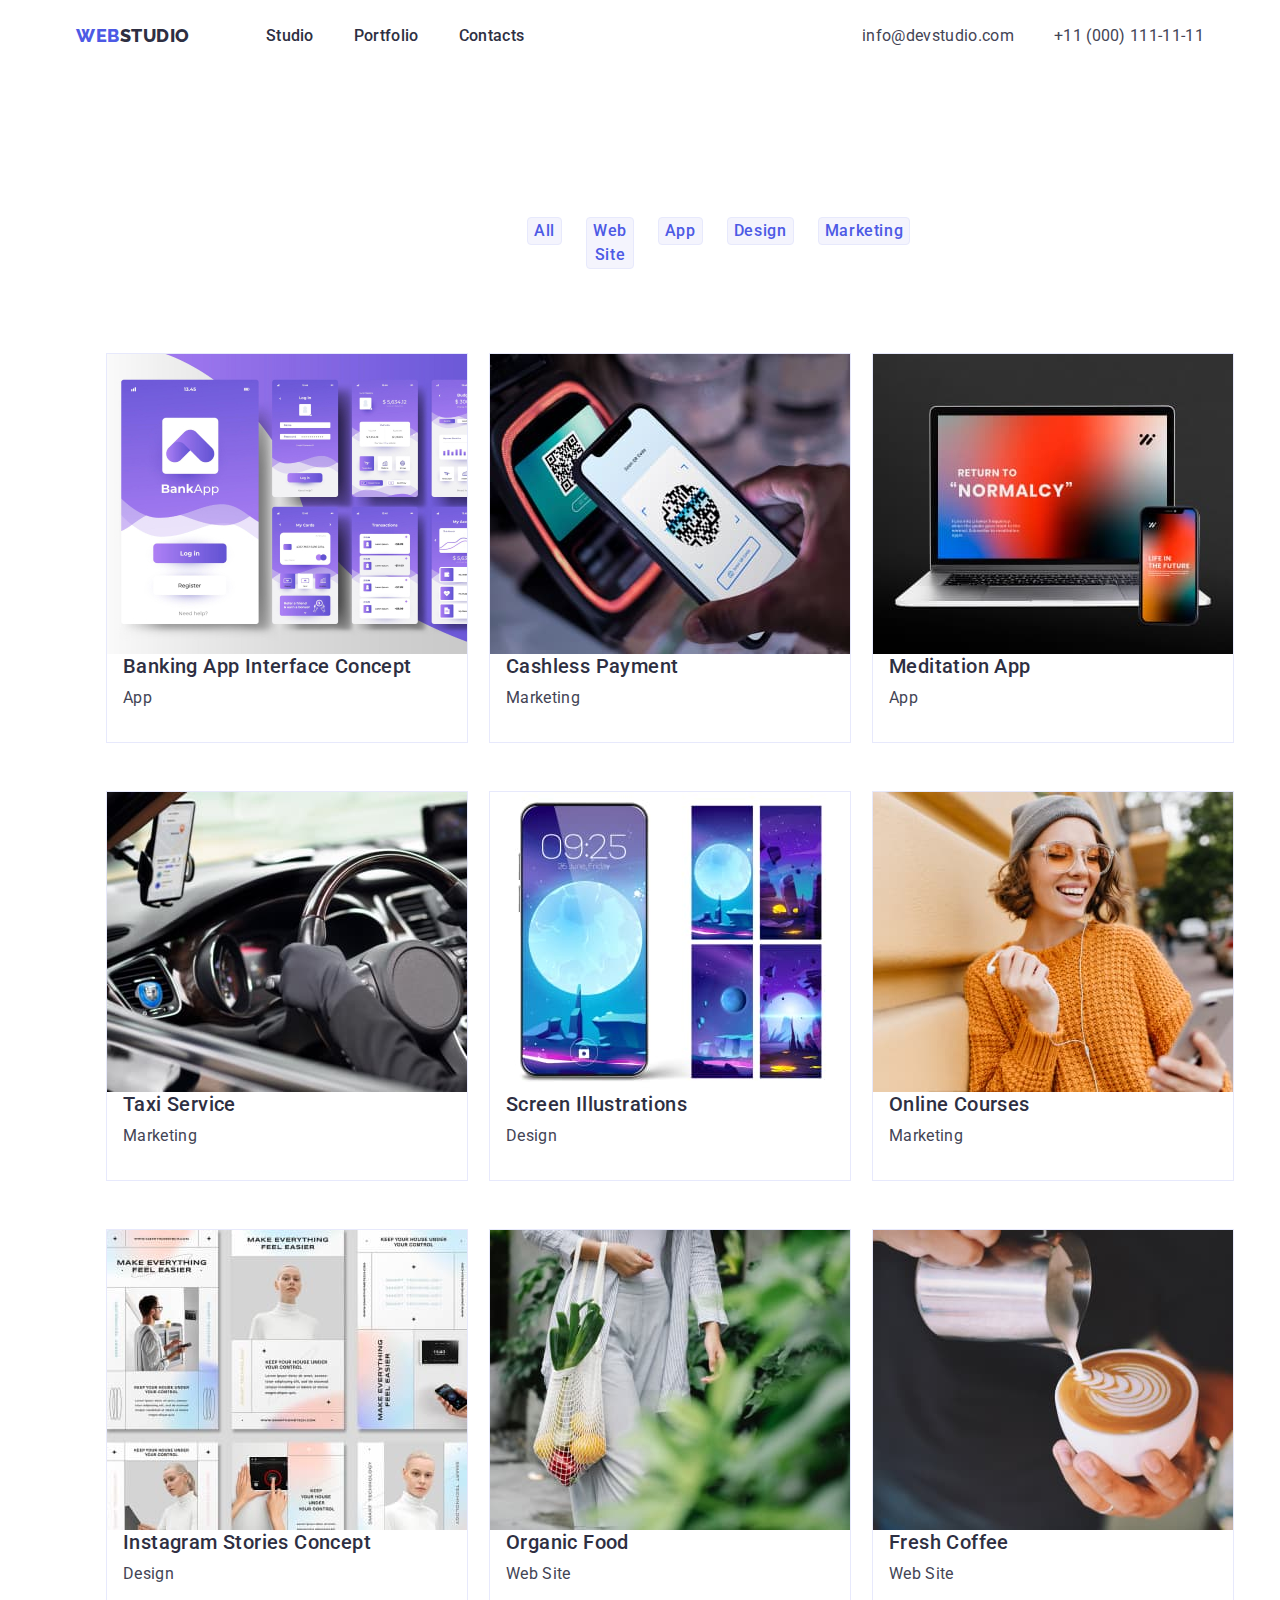
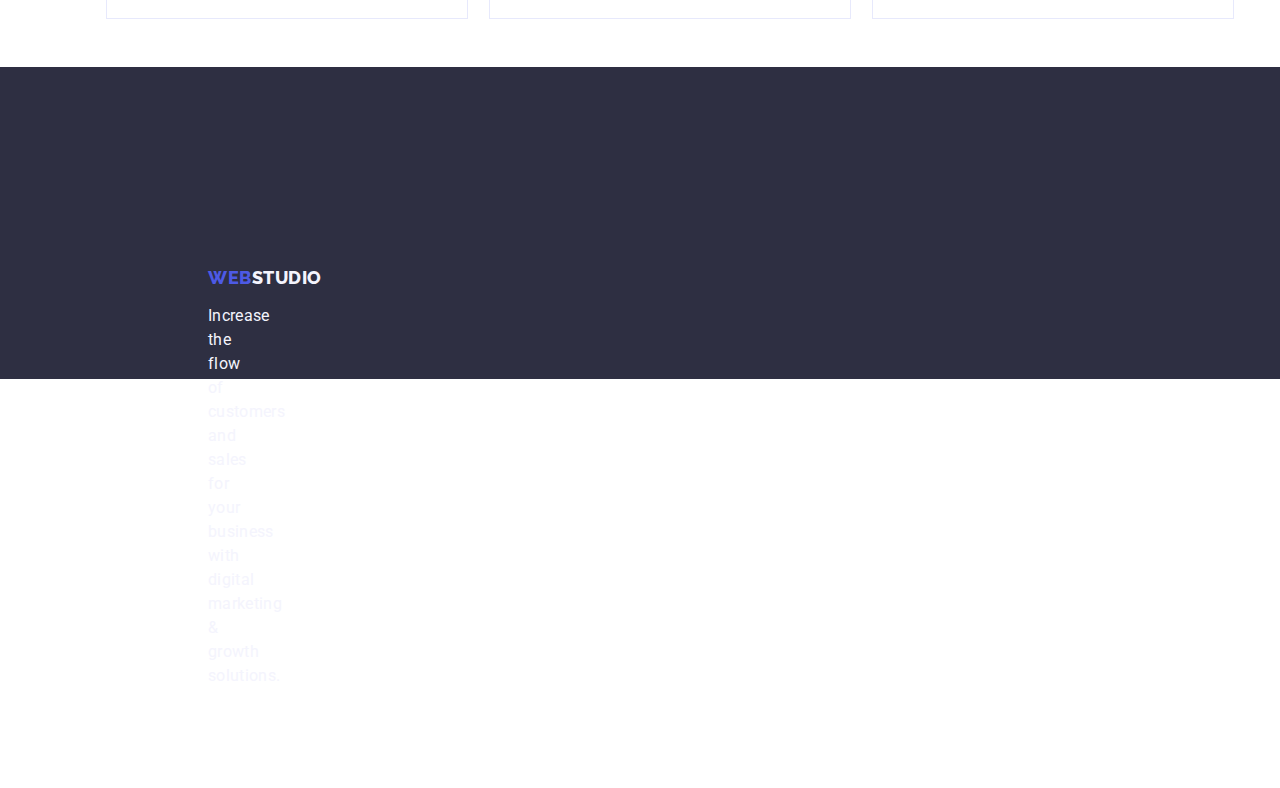
==== commit af710d6c: "changes" ====
--- a/portfolio.html
+++ b/portfolio.html
@@ -89,8 +89,10 @@
                     width="360"
                   />
 
-                  <h2 class="higher-text">Banking App Interface Concept</h2>
-                  <p class="small-text">App</p>
+                  <h2 class="higher-text card-text">
+                    Banking App Interface Concept
+                  </h2>
+                  <p class="small-text card-text">App</p>
                 </a>
               </div>
             </li>
@@ -103,8 +105,8 @@
                     width="360"
                   />
 
-                  <h2 class="higher-text">Cashless Payment</h2>
-                  <p class="small-text">Marketing</p>
+                  <h2 class="higher-text card-text">Cashless Payment</h2>
+                  <p class="small-text card-text">Marketing</p>
                 </a>
               </div>
             </li>
@@ -118,8 +120,8 @@
                     width="360"
                   />
 
-                  <h2 class="higher-text">Meditation App</h2>
-                  <p class="small-text">App</p>
+                  <h2 class="higher-text card-text">Meditation App</h2>
+                  <p class="small-text card-text">App</p>
                 </a>
               </div>
             </li>
@@ -133,8 +135,8 @@
                     width="360"
                   />
 
-                  <h2 class="higher-text">Taxi Service</h2>
-                  <p class="small-text">Marketing</p>
+                  <h2 class="higher-text card-text">Taxi Service</h2>
+                  <p class="small-text card-text">Marketing</p>
                 </a>
               </div>
             </li>
@@ -148,8 +150,8 @@
                     width="360"
                   />
 
-                  <h2 class="higher-text">Screen Illustrations</h2>
-                  <p class="small-text">Design</p>
+                  <h2 class="higher-text card-text">Screen Illustrations</h2>
+                  <p class="small-text card-text">Design</p>
                 </a>
               </div>
             </li>
@@ -163,8 +165,8 @@
                     width="360"
                   />
 
-                  <h2 class="higher-text">Online Courses</h2>
-                  <p class="small-text">Marketing</p>
+                  <h2 class="higher-text card-text">Online Courses</h2>
+                  <p class="small-text card-text">Marketing</p>
                 </a>
               </div>
             </li>
@@ -178,8 +180,10 @@
                     width="360"
                   />
 
-                  <h2 class="higher-text">Instagram Stories Concept</h2>
-                  <p class="small-text">Design</p>
+                  <h2 class="higher-text card-text">
+                    Instagram Stories Concept
+                  </h2>
+                  <p class="small-text card-text">Design</p>
                 </a>
               </div>
             </li>
@@ -193,8 +197,8 @@
                     width="360"
                   />
 
-                  <h2 class="higher-text">Organic Food</h2>
-                  <p class="small-text">Web Site</p>
+                  <h2 class="higher-text card-text">Organic Food</h2>
+                  <p class="small-text card-text">Web Site</p>
                 </a>
               </div>
             </li>
@@ -208,8 +212,8 @@
                     width="360"
                   />
 
-                  <h2 class="higher-text">Fresh Coffee</h2>
-                  <p class="small-text">Web Site</p>
+                  <h2 class="higher-text card-text">Fresh Coffee</h2>
+                  <p class="small-text card-text">Web Site</p>
                 </a>
               </div>
             </li>
@@ -219,7 +223,7 @@
     </main>
 
     <footer class="footer-back">
-      <div class="footer-content">
+      <div class="footer-content container">
         <a class="logo link" href="./index.html"
           >Web<span class="studio-footer">Studio</span></a
         >
--- a/css/styles.css
+++ b/css/styles.css
@@ -214,6 +214,8 @@
             
             letter-spacing: 0.02em;
             color: var(--primary-text-color);
+
+            margin-bottom: 32px;
                 
      }
 
@@ -276,7 +278,18 @@
 
 .filter-card {
     border: 1px solid #E7E9FC;
-       
+    margin-bottom: 48px;
+    
+   
+          
+}
+
+.card-text {
+    margin-left: 16px;
+}
+
+.filter-card:nth-child(3n) {
+    margin-right: 0;
 }
 .four-items {
     width: 264px;
@@ -333,6 +346,7 @@
      .footer-back {
         background-color: #2e2f42;
         height: 312px;
+        padding: 100px 0;
      }
 
      .footer-content {
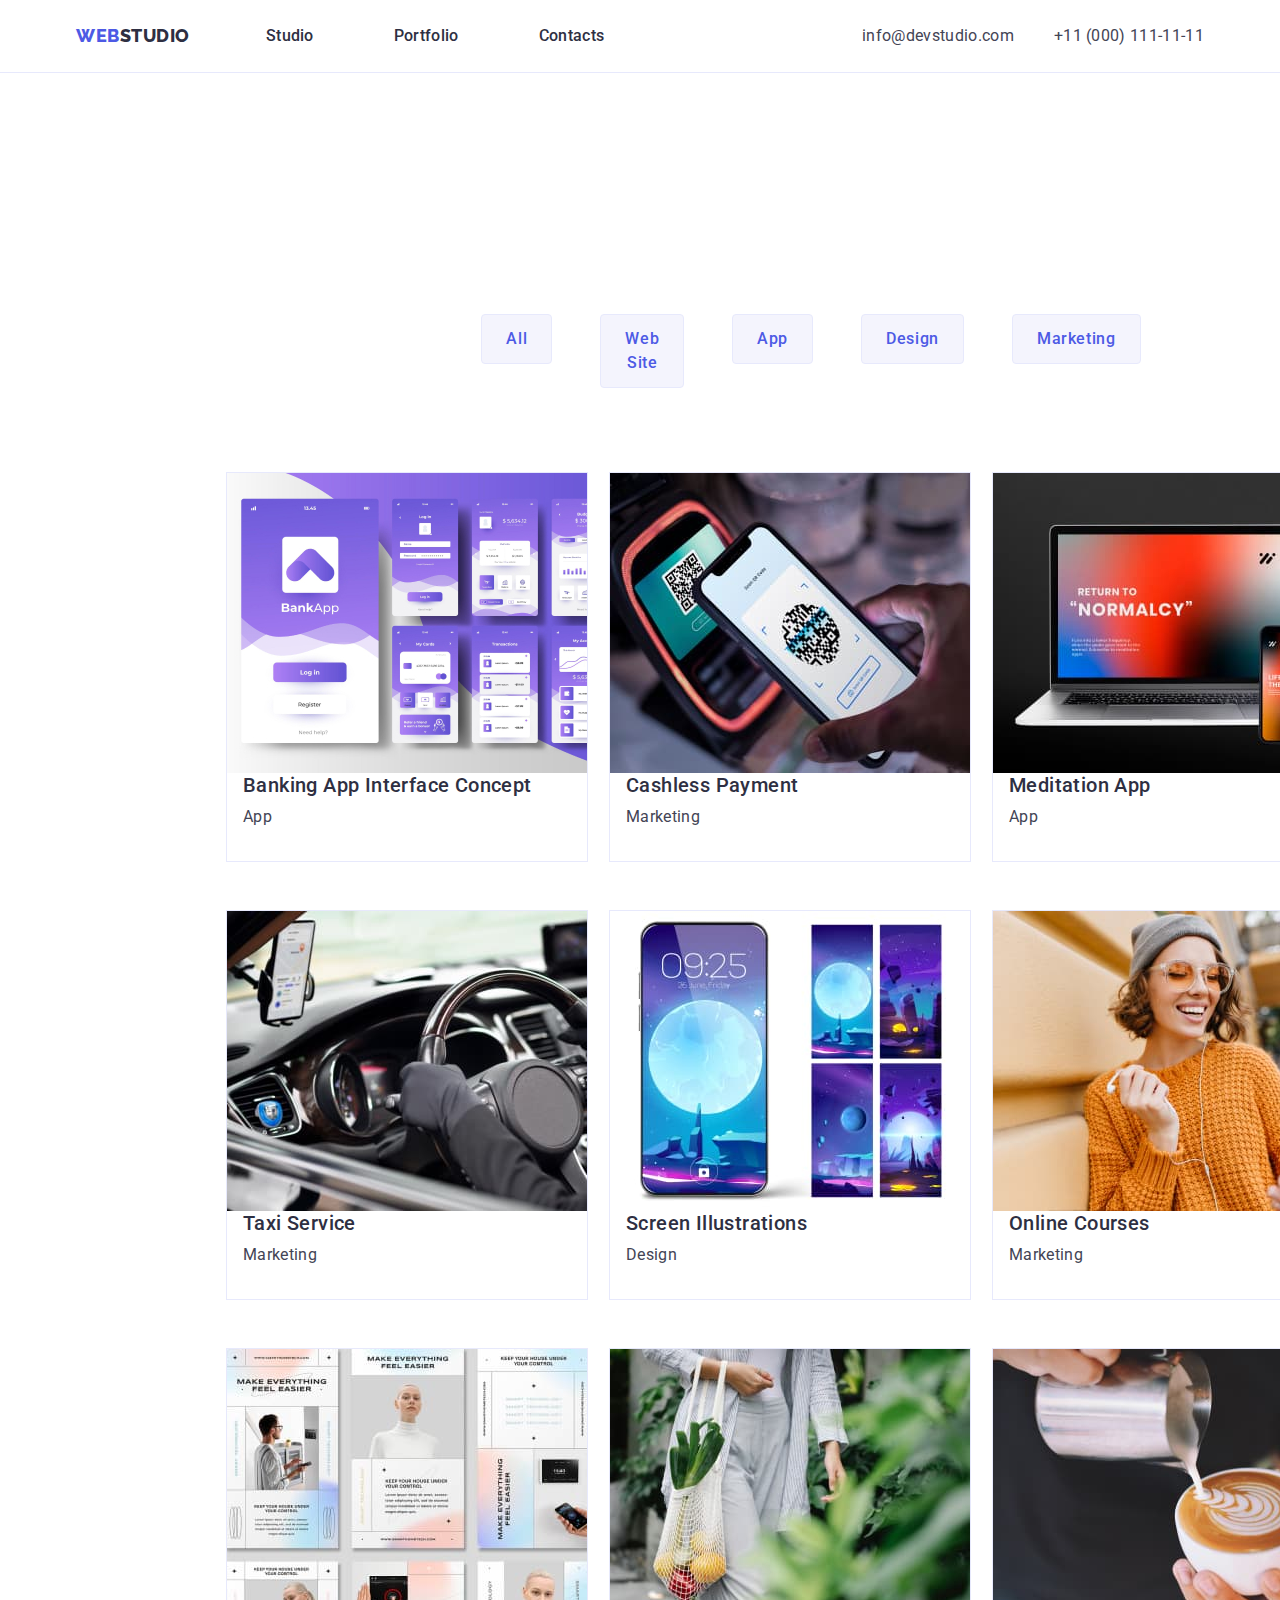
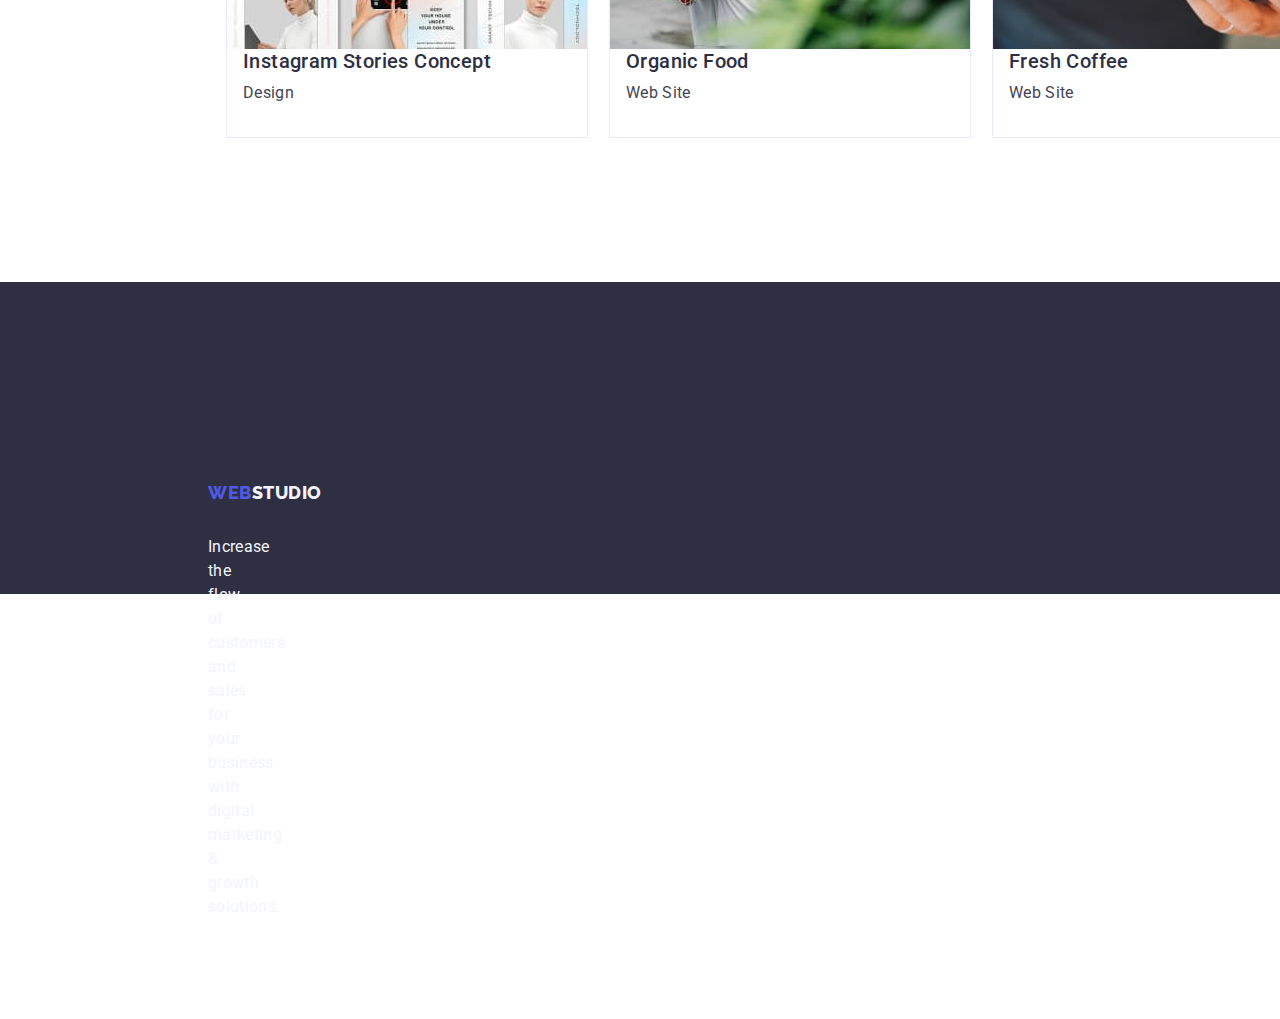
==== commit 9862ff4c: "changes in portfolio" ====
--- a/portfolio.html
+++ b/portfolio.html
@@ -57,174 +57,176 @@
     </header>
 
     <main>
-      <section class="container">
-        <h1 class="to-hide">Portfolio</h1>
-
-        <ul class="list btn-filter">
-          <li class="btns-center">
-            <button class="change-color-btn" type="button">All</button>
-          </li>
-          <li class="btns-center">
-            <button class="change-color-btn" type="button">Web Site</button>
-          </li>
-          <li class="btns-center">
-            <button class="change-color-btn" type="button">App</button>
-          </li>
-          <li class="btns-center">
-            <button class="change-color-btn" type="button">Design</button>
-          </li>
-          <li class="btns-center">
-            <button class="change-color-btn" type="button">Marketing</button>
-          </li>
-        </ul>
-
+      <section class="container section-portfolio">
         <div class="container">
-          <ul class="list container cards-filter">
-            <li>
-              <div class="filter-card">
-                <a class="link" href="">
-                  <img
-                    src="./images/imageshw02/img1row1.jpg"
-                    alt="purple-bank-app"
-                    width="360"
-                  />
-
-                  <h2 class="higher-text card-text">
-                    Banking App Interface Concept
-                  </h2>
-                  <p class="small-text card-text">App</p>
-                </a>
-              </div>
-            </li>
-            <li>
-              <div class="filter-card">
-                <a class="link" href="">
-                  <img
-                    src="./images/imageshw02/img2row1.jpg"
-                    alt="qrcode"
-                    width="360"
-                  />
-
-                  <h2 class="higher-text card-text">Cashless Payment</h2>
-                  <p class="small-text card-text">Marketing</p>
-                </a>
-              </div>
-            </li>
-
-            <li>
-              <div class="filter-card">
-                <a class="link" href="">
-                  <img
-                    src="./images/imageshw02/img3row1.jpg"
-                    alt="normalsy"
-                    width="360"
-                  />
-
-                  <h2 class="higher-text card-text">Meditation App</h2>
-                  <p class="small-text card-text">App</p>
-                </a>
-              </div>
-            </li>
-
-            <li>
-              <div class="filter-card">
-                <a class="link" href="">
-                  <img
-                    src="./images/imageshw02/img1row2.jpg"
-                    alt="car"
-                    width="360"
-                  />
-
-                  <h2 class="higher-text card-text">Taxi Service</h2>
-                  <p class="small-text card-text">Marketing</p>
-                </a>
-              </div>
-            </li>
-
-            <li>
-              <div class="filter-card">
-                <a class="link" href="">
-                  <img
-                    src="./images/imageshw02/img2row2.jpg"
-                    alt="screenshots"
-                    width="360"
-                  />
-
-                  <h2 class="higher-text card-text">Screen Illustrations</h2>
-                  <p class="small-text card-text">Design</p>
-                </a>
-              </div>
-            </li>
-
-            <li>
-              <div class="filter-card">
-                <a class="link" href="">
-                  <img
-                    src="./images/imageshw02/img3row2.jpg"
-                    alt="girl"
-                    width="360"
-                  />
-
-                  <h2 class="higher-text card-text">Online Courses</h2>
-                  <p class="small-text card-text">Marketing</p>
-                </a>
-              </div>
-            </li>
-
-            <li>
-              <div class="filter-card">
-                <a class="link" href="">
-                  <img
-                    src="./images/imageshw02/img1row3.jpg"
-                    alt="everything"
-                    width="360"
-                  />
-
-                  <h2 class="higher-text card-text">
-                    Instagram Stories Concept
-                  </h2>
-                  <p class="small-text card-text">Design</p>
-                </a>
-              </div>
-            </li>
-
-            <li>
-              <div class="filter-card">
-                <a class="link" href="">
-                  <img
-                    src="./images/imageshw02/img2row3.jpg"
-                    alt="bag"
-                    width="360"
-                  />
-
-                  <h2 class="higher-text card-text">Organic Food</h2>
-                  <p class="small-text card-text">Web Site</p>
-                </a>
-              </div>
-            </li>
-
-            <li>
-              <div class="filter-card">
-                <a class="link" href="">
-                  <img
-                    src="./images/imageshw02/img3row3.jpg"
-                    alt="coffee"
-                    width="360"
-                  />
-
-                  <h2 class="higher-text card-text">Fresh Coffee</h2>
-                  <p class="small-text card-text">Web Site</p>
-                </a>
-              </div>
+          <h1 class="to-hide">Portfolio</h1>
+
+          <ul class="list btn-filter">
+            <li class="btns-center">
+              <button class="change-color-btn" type="button">All</button>
+            </li>
+            <li class="btns-center">
+              <button class="change-color-btn" type="button">Web Site</button>
+            </li>
+            <li class="btns-center">
+              <button class="change-color-btn" type="button">App</button>
+            </li>
+            <li class="btns-center">
+              <button class="change-color-btn" type="button">Design</button>
+            </li>
+            <li class="btns-center">
+              <button class="change-color-btn" type="button">Marketing</button>
             </li>
           </ul>
+
+          <div class="container">
+            <ul class="list container cards-filter">
+              <li>
+                <div class="filter-card">
+                  <a class="link" href="">
+                    <img
+                      src="./images/imageshw02/img1row1.jpg"
+                      alt="purple-bank-app"
+                      width="360"
+                    />
+
+                    <h2 class="higher-text card-text">
+                      Banking App Interface Concept
+                    </h2>
+                    <p class="small-text card-text">App</p>
+                  </a>
+                </div>
+              </li>
+              <li>
+                <div class="filter-card">
+                  <a class="link" href="">
+                    <img
+                      src="./images/imageshw02/img2row1.jpg"
+                      alt="qrcode"
+                      width="360"
+                    />
+
+                    <h2 class="higher-text card-text">Cashless Payment</h2>
+                    <p class="small-text card-text">Marketing</p>
+                  </a>
+                </div>
+              </li>
+
+              <li>
+                <div class="filter-card">
+                  <a class="link" href="">
+                    <img
+                      src="./images/imageshw02/img3row1.jpg"
+                      alt="normalsy"
+                      width="360"
+                    />
+
+                    <h2 class="higher-text card-text">Meditation App</h2>
+                    <p class="small-text card-text">App</p>
+                  </a>
+                </div>
+              </li>
+
+              <li>
+                <div class="filter-card">
+                  <a class="link" href="">
+                    <img
+                      src="./images/imageshw02/img1row2.jpg"
+                      alt="car"
+                      width="360"
+                    />
+
+                    <h2 class="higher-text card-text">Taxi Service</h2>
+                    <p class="small-text card-text">Marketing</p>
+                  </a>
+                </div>
+              </li>
+
+              <li>
+                <div class="filter-card">
+                  <a class="link" href="">
+                    <img
+                      src="./images/imageshw02/img2row2.jpg"
+                      alt="screenshots"
+                      width="360"
+                    />
+
+                    <h2 class="higher-text card-text">Screen Illustrations</h2>
+                    <p class="small-text card-text">Design</p>
+                  </a>
+                </div>
+              </li>
+
+              <li>
+                <div class="filter-card">
+                  <a class="link" href="">
+                    <img
+                      src="./images/imageshw02/img3row2.jpg"
+                      alt="girl"
+                      width="360"
+                    />
+
+                    <h2 class="higher-text card-text">Online Courses</h2>
+                    <p class="small-text card-text">Marketing</p>
+                  </a>
+                </div>
+              </li>
+
+              <li>
+                <div class="filter-card">
+                  <a class="link" href="">
+                    <img
+                      src="./images/imageshw02/img1row3.jpg"
+                      alt="everything"
+                      width="360"
+                    />
+
+                    <h2 class="higher-text card-text">
+                      Instagram Stories Concept
+                    </h2>
+                    <p class="small-text card-text">Design</p>
+                  </a>
+                </div>
+              </li>
+
+              <li>
+                <div class="filter-card">
+                  <a class="link" href="">
+                    <img
+                      src="./images/imageshw02/img2row3.jpg"
+                      alt="bag"
+                      width="360"
+                    />
+
+                    <h2 class="higher-text card-text">Organic Food</h2>
+                    <p class="small-text card-text">Web Site</p>
+                  </a>
+                </div>
+              </li>
+
+              <li>
+                <div class="filter-card">
+                  <a class="link" href="">
+                    <img
+                      src="./images/imageshw02/img3row3.jpg"
+                      alt="coffee"
+                      width="360"
+                    />
+
+                    <h2 class="higher-text card-text">Fresh Coffee</h2>
+                    <p class="small-text card-text">Web Site</p>
+                  </a>
+                </div>
+              </li>
+            </ul>
+          </div>
         </div>
       </section>
     </main>
 
     <footer class="footer-back">
       <div class="footer-content container">
-        <a class="logo link" href="./index.html"
+        <a class="logo link footer-link" href="./index.html"
           >Web<span class="studio-footer">Studio</span></a
         >
 
--- a/css/styles.css
+++ b/css/styles.css
@@ -62,11 +62,14 @@
 .page-nav {
     display: flex;
     align-items: center;
+    margin-right: auto;
+    
 }
 
 .menu {
     display: flex;
     align-items: center;
+    gap: 40px;
 }
 
      .contact {
@@ -102,6 +105,7 @@
     .main-header {
         padding-top: 24px;
         padding-bottom: 24px;
+        border-bottom: 1px solid #e7e9fc;
     }
      .logo {
         font-family: 'Raleway', sans-serif;
@@ -124,10 +128,15 @@
             cursor: pointer;
             border: 1px solid #E7E9FC;
                 border-radius: 4px;
+                padding: 12px 24px;
+                border-radius: 4px;
+                
      }
 
 .btn-filter {
     display: flex;
+    justify-content: center;
+    gap: 24px;
     padding-top: 12px;
     padding-left: 24px;
     padding-bottom: 12px;
@@ -146,12 +155,14 @@
      .change-color-btn:hover {
         color: #FFFFFF;
         background-color: var(--ocean-color);
+        border: 1px solid transparent;
      }
      .change-color-btn:focus {
 
     
     color: #FFFFFF;
     background-color: var(--ocean-color);
+    border: 1px solid transparent;
      }
 
      
@@ -177,6 +188,11 @@
                 margin-right: 635px;
                 cursor: pointer;
                 border: transparent;
+                display: block;
+                min-width: 169px;
+                height: 56px;
+                margin: 0 auto;
+                
                 
             }
 
@@ -198,6 +214,8 @@
             
                 padding-left: 472px;
                 padding-right: 472px;
+                max-width: 496px;
+                margin: 0 auto 48px;
 
      }
 
@@ -205,6 +223,7 @@
      .doing-pics {
         display: flex;
         justify-content: space-between;
+        gap: 24px;
      }
 
      .small-text {
@@ -259,12 +278,15 @@
      }
 .four-blocks-section {
     padding-top: 120px;
+    padding: 120px 0;
+    gap: 24px;
 }
 
 .four-blocks {
     display: flex;
     flex-wrap: wrap;
     justify-content: space-between;
+    gap: 24px;
     
    
 }
@@ -326,6 +348,10 @@
 margin-right: 40px;
 }
 
+.menu-item {
+    gap: 40px;
+}
+
 
          .menu-link {
     
@@ -334,6 +360,7 @@
              line-height: 1.5;
              letter-spacing: 0.02em;             
              color: #2e2f42;
+            padding: 24px 0;
                       }
      .menu-link:hover {
         color: var(--ocean-color);
@@ -348,6 +375,11 @@
         height: 312px;
         padding: 100px 0;
      }
+
+.footer-link {
+    display: inline-block;
+    margin-bottom: 16px;
+}
 
      .footer-content {
         padding-top: 100px;
@@ -379,6 +411,7 @@
     .employees {
         display: flex;
         justify-content: space-between;
+        gap: 24px;
     }
     .contact-flex {
         display: flex;
@@ -386,11 +419,14 @@
     .section-effect-sol {
         background-color: #2E2F42;
         height: 600px;
+        padding: 188px 0;
     }
 
     .to-hide {
         visibility: hidden;
     }
 
-
+.section-portfolio {
+    padding: 96px 120px;
+}
    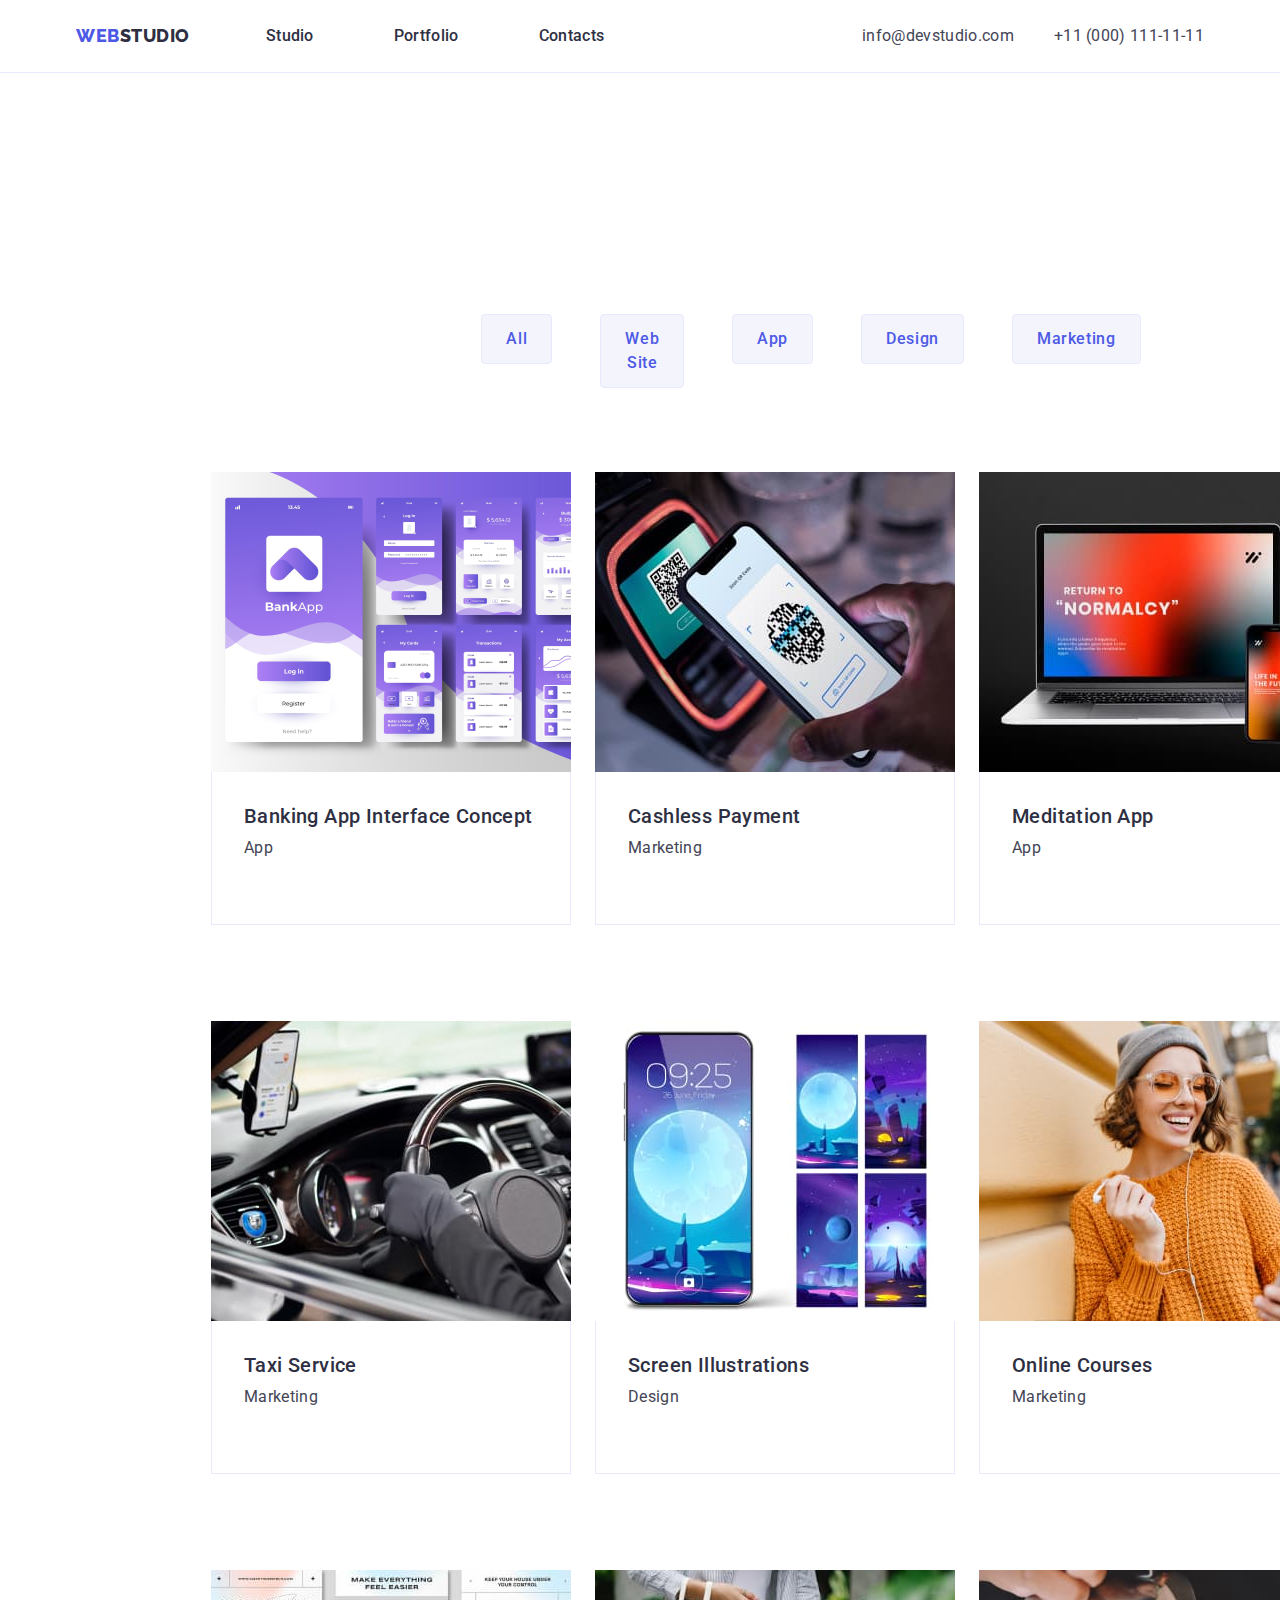
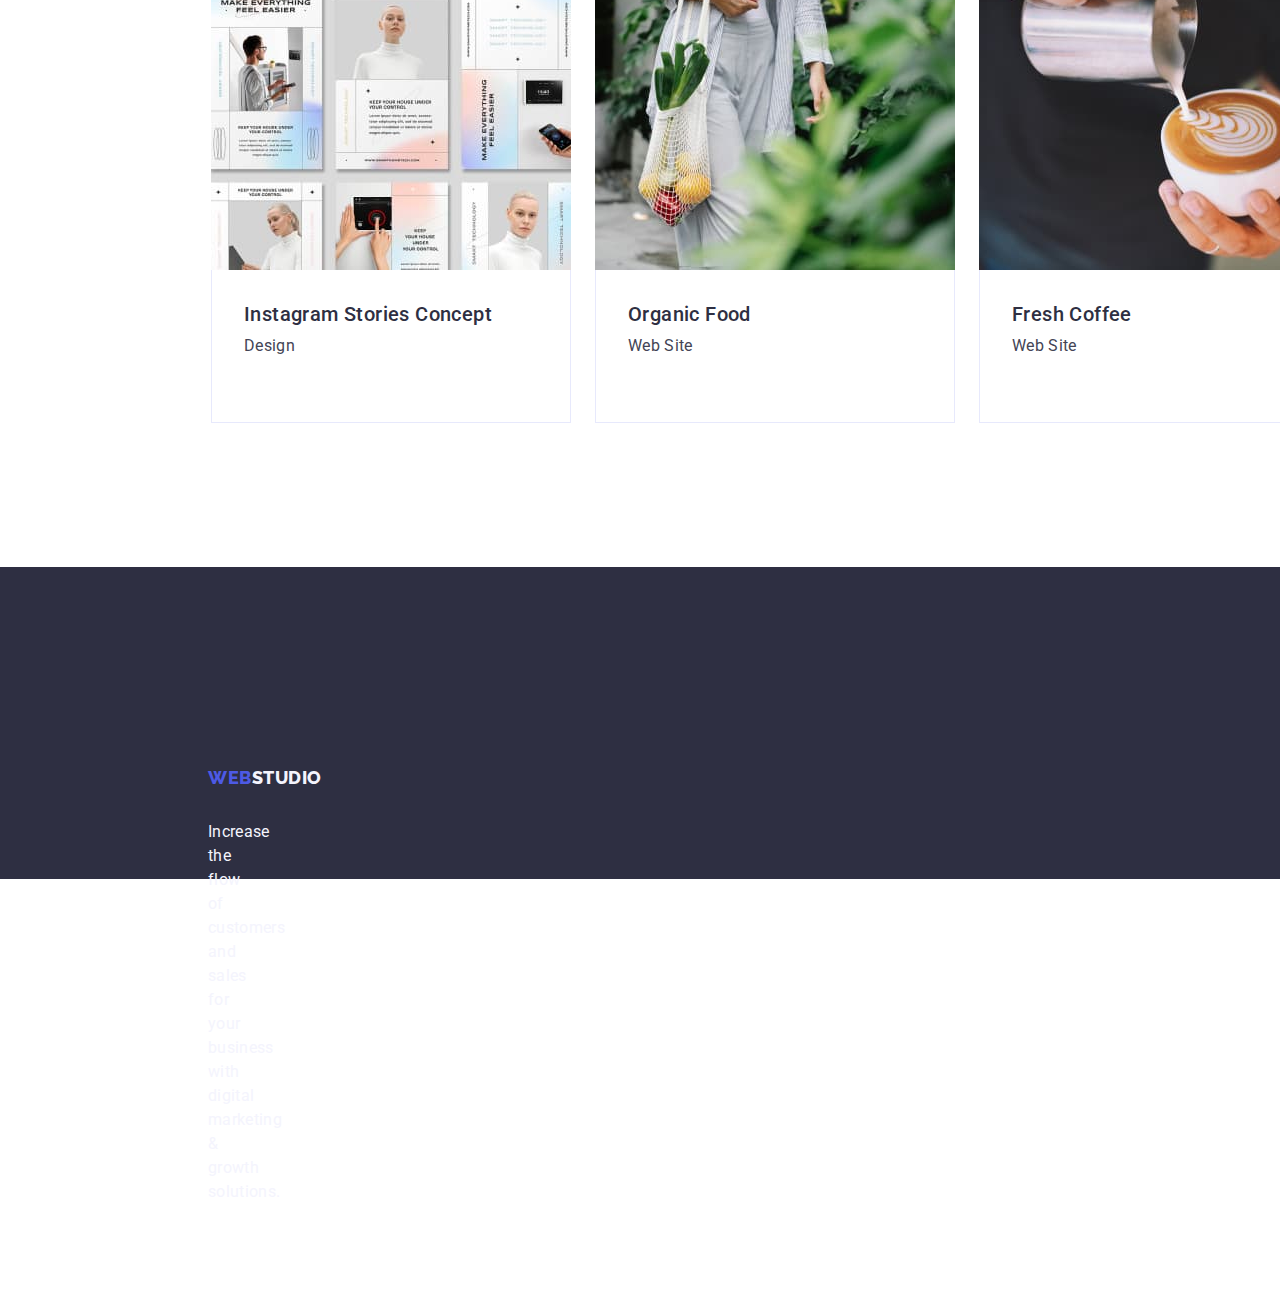
==== commit 70f329e9: "changes in portfolio" ====
--- a/portfolio.html
+++ b/portfolio.html
@@ -79,147 +79,154 @@
             </li>
           </ul>
 
-          <div class="container">
-            <ul class="list container cards-filter">
-              <li>
-                <div class="filter-card">
-                  <a class="link" href="">
-                    <img
-                      src="./images/imageshw02/img1row1.jpg"
-                      alt="purple-bank-app"
-                      width="360"
-                    />
-
-                    <h2 class="higher-text card-text">
-                      Banking App Interface Concept
-                    </h2>
-                    <p class="small-text card-text">App</p>
-                  </a>
-                </div>
-              </li>
-              <li>
-                <div class="filter-card">
-                  <a class="link" href="">
-                    <img
-                      src="./images/imageshw02/img2row1.jpg"
-                      alt="qrcode"
-                      width="360"
-                    />
-
-                    <h2 class="higher-text card-text">Cashless Payment</h2>
-                    <p class="small-text card-text">Marketing</p>
-                  </a>
-                </div>
-              </li>
-
-              <li>
-                <div class="filter-card">
-                  <a class="link" href="">
-                    <img
-                      src="./images/imageshw02/img3row1.jpg"
-                      alt="normalsy"
-                      width="360"
-                    />
-
-                    <h2 class="higher-text card-text">Meditation App</h2>
-                    <p class="small-text card-text">App</p>
-                  </a>
-                </div>
-              </li>
-
-              <li>
-                <div class="filter-card">
-                  <a class="link" href="">
-                    <img
-                      src="./images/imageshw02/img1row2.jpg"
-                      alt="car"
-                      width="360"
-                    />
-
-                    <h2 class="higher-text card-text">Taxi Service</h2>
-                    <p class="small-text card-text">Marketing</p>
-                  </a>
-                </div>
-              </li>
-
-              <li>
-                <div class="filter-card">
-                  <a class="link" href="">
-                    <img
-                      src="./images/imageshw02/img2row2.jpg"
-                      alt="screenshots"
-                      width="360"
-                    />
-
-                    <h2 class="higher-text card-text">Screen Illustrations</h2>
-                    <p class="small-text card-text">Design</p>
-                  </a>
-                </div>
-              </li>
-
-              <li>
-                <div class="filter-card">
-                  <a class="link" href="">
-                    <img
-                      src="./images/imageshw02/img3row2.jpg"
-                      alt="girl"
-                      width="360"
-                    />
-
-                    <h2 class="higher-text card-text">Online Courses</h2>
-                    <p class="small-text card-text">Marketing</p>
-                  </a>
-                </div>
-              </li>
-
-              <li>
-                <div class="filter-card">
-                  <a class="link" href="">
-                    <img
-                      src="./images/imageshw02/img1row3.jpg"
-                      alt="everything"
-                      width="360"
-                    />
-
-                    <h2 class="higher-text card-text">
-                      Instagram Stories Concept
-                    </h2>
-                    <p class="small-text card-text">Design</p>
-                  </a>
-                </div>
-              </li>
-
-              <li>
-                <div class="filter-card">
-                  <a class="link" href="">
-                    <img
-                      src="./images/imageshw02/img2row3.jpg"
-                      alt="bag"
-                      width="360"
-                    />
-
-                    <h2 class="higher-text card-text">Organic Food</h2>
-                    <p class="small-text card-text">Web Site</p>
-                  </a>
-                </div>
-              </li>
-
-              <li>
-                <div class="filter-card">
-                  <a class="link" href="">
-                    <img
-                      src="./images/imageshw02/img3row3.jpg"
-                      alt="coffee"
-                      width="360"
-                    />
-
-                    <h2 class="higher-text card-text">Fresh Coffee</h2>
-                    <p class="small-text card-text">Web Site</p>
-                  </a>
-                </div>
-              </li>
-            </ul>
-          </div>
+          <ul class="list container cards-filter">
+            <li class="card">
+              
+                <a class="link" href="">
+                  <img
+                    src="./images/imageshw02/img1row1.jpg"
+                    alt="purple-bank-app"
+                    width="360"
+                  />
+                  <div class="filter-card">
+
+                  <h2 class="higher-text card-text">
+                    Banking App Interface Concept
+                  </h2>
+                  <p class="small-text card-text">App</p>
+                </a>
+              </div>
+            </li>
+            <li class="card">
+              
+                <a class="link" href="">
+                  <img
+                    src="./images/imageshw02/img2row1.jpg"
+                    alt="qrcode"
+                    width="360"
+                  />
+                  <div class="filter-card">
+
+                  <h2 class="higher-text card-text">Cashless Payment</h2>
+                  <p class="small-text card-text">Marketing</p>
+                </a>
+              </div>
+            </li>
+
+            <li class="card">
+              
+                <a class="link" href="">
+                  <img
+                    src="./images/imageshw02/img3row1.jpg"
+                    alt="normalsy"
+                    width="360"
+                  />
+                  <div class="filter-card">
+
+                  <h2 class="higher-text card-text">Meditation App</h2>
+                  <p class="small-text card-text">App</p>
+                </a>
+              </div>
+            </li>
+
+            <li class="card">
+              
+                <a class="link" href="">
+                  <img
+                    src="./images/imageshw02/img1row2.jpg"
+                    alt="car"
+                    width="360"
+                  />
+                  <div class="filter-card">
+
+                  <h2 class="higher-text card-text">Taxi Service</h2>
+                  <p class="small-text card-text">Marketing</p>
+                </a>
+              </div>
+            </li>
+
+            <li class="card">
+              
+                <a class="link" href="">
+                  <img
+                    src="./images/imageshw02/img2row2.jpg"
+                    alt="screenshots"
+                    width="360"
+                  />
+                  <div class="filter-card">
+
+                  <h2 class="higher-text card-text">Screen Illustrations</h2>
+                  <p class="small-text card-text">Design</p>
+                </a>
+              </div>
+            </li>
+
+            <li class="card">
+              
+                <a class="link" href="">
+                  <img
+                    src="./images/imageshw02/img3row2.jpg"
+                    alt="girl"
+                    width="360"
+                  />
+                  <div class="filter-card">
+
+                  <h2 class="higher-text card-text">Online Courses</h2>
+                  <p class="small-text card-text">Marketing</p>
+                </a>
+              </div>
+            </li>
+
+            <li class="card">
+              
+                <a class="link" href="">
+                  <img
+                    src="./images/imageshw02/img1row3.jpg"
+                    alt="everything"
+                    width="360"
+                  />
+                  <div class="filter-card">
+
+                  <h2 class="higher-text card-text">
+                    Instagram Stories Concept
+                  </h2>
+                  <p class="small-text card-text">Design</p>
+                </a>
+              </div>
+            </li>
+
+            <li class="card">
+              
+                <a class="link" href="">
+                  <img
+                    src="./images/imageshw02/img2row3.jpg"
+                    alt="bag"
+                    width="360"
+                  />
+                  <div class="filter-card">
+
+                  <h2 class="higher-text card-text">Organic Food</h2>
+                  <p class="small-text card-text">Web Site</p>
+                </a>
+              </div>
+            </li>
+
+            <li class="card">
+              
+                <a class="link" href="">
+                  <img
+                    src="./images/imageshw02/img3row3.jpg"
+                    alt="coffee"
+                    width="360"
+                  />
+                  <div class="filter-card">
+
+                  <h2 class="higher-text card-text">Fresh Coffee</h2>
+                  <p class="small-text card-text">Web Site</p>
+                </a>
+              </div>
+            </li>
+          </ul>
         </div>
       </section>
     </main>
--- a/css/styles.css
+++ b/css/styles.css
@@ -295,17 +295,25 @@
     display: flex;
     flex-wrap: wrap;
     justify-content: space-between;
+    column-gap: 24px;
+    row-gap: 48px;
+
     
 }
 
 .filter-card {
     border: 1px solid #E7E9FC;
     margin-bottom: 48px;
+    padding: 32px 16px;
+    border-top: none;
     
    
           
 }
 
+.card {
+    width: 360px;
+}
 .card-text {
     margin-left: 16px;
 }
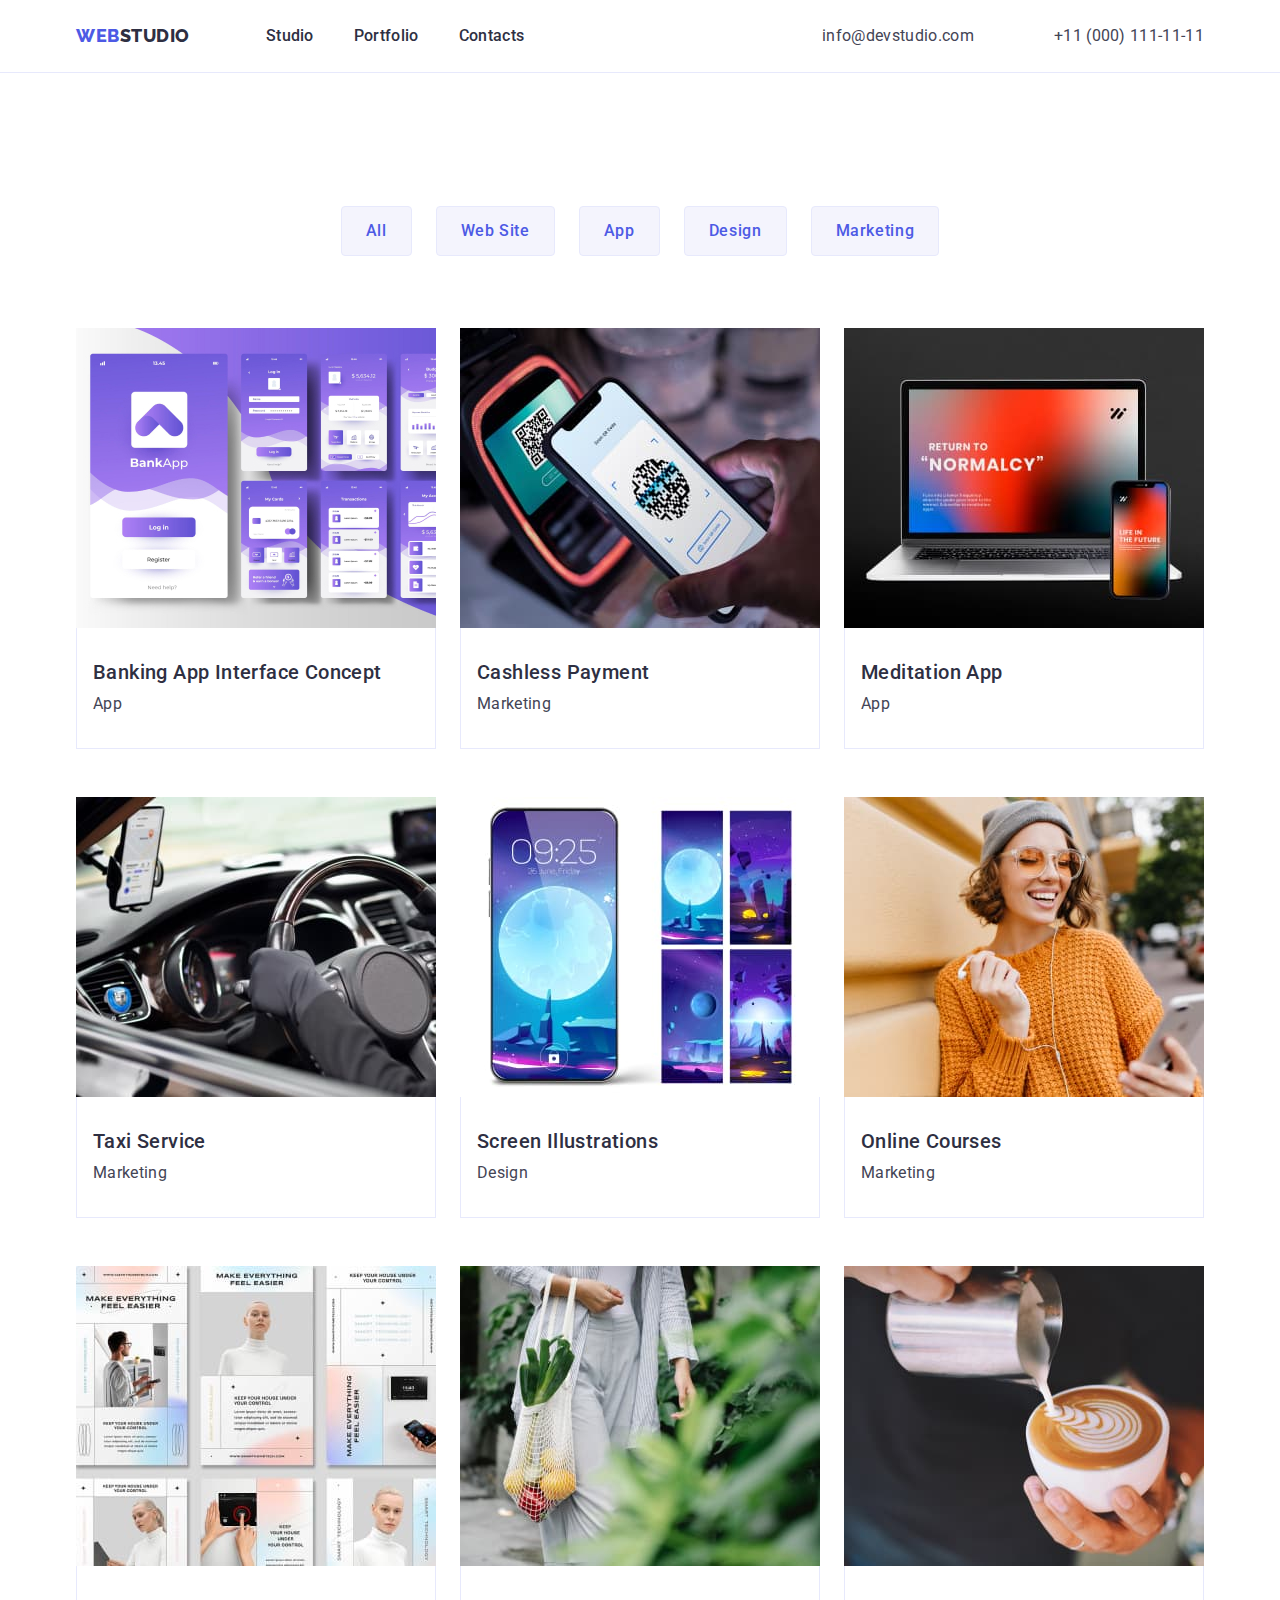
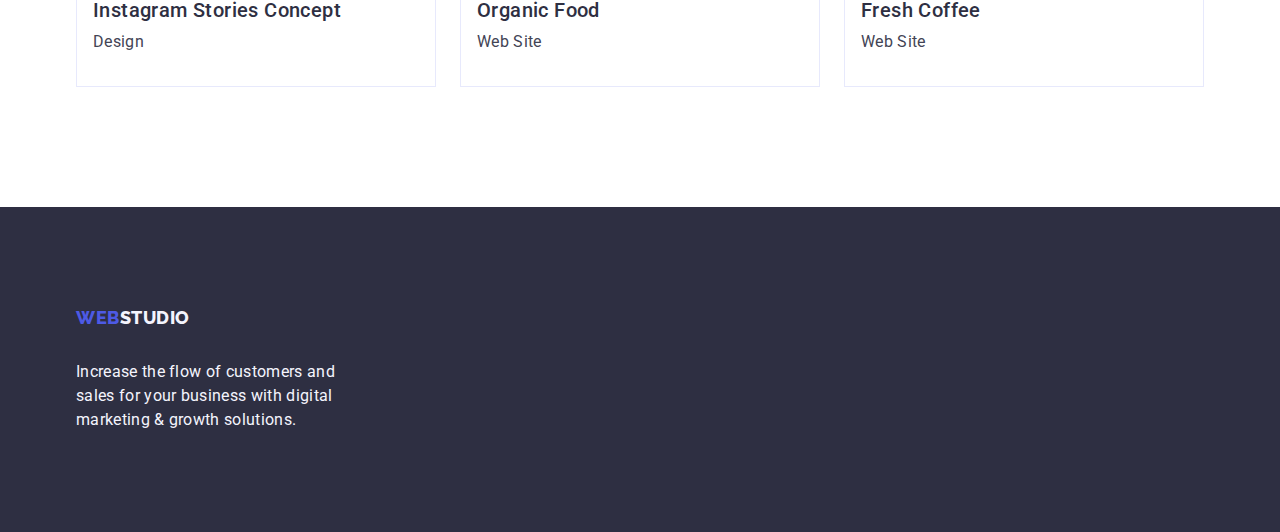
==== commit 125fb4fe: "new" ====
--- a/portfolio.html
+++ b/portfolio.html
@@ -57,7 +57,7 @@
     </header>
 
     <main>
-      <section class="container section-portfolio">
+      <section class="section-portfolio">
         <div class="container">
           <h1 class="to-hide">Portfolio</h1>
 
@@ -79,152 +79,134 @@
             </li>
           </ul>
 
-          <ul class="list container cards-filter">
-            <li class="card">
-              
-                <a class="link" href="">
-                  <img
-                    src="./images/imageshw02/img1row1.jpg"
-                    alt="purple-bank-app"
-                    width="360"
-                  />
-                  <div class="filter-card">
-
+          <ul class="list cards-filter">
+            <li class="card">
+              <a class="link" href="">
+                <img
+                  src="./images/imageshw02/img1row1.jpg"
+                  alt="purple-bank-app"
+                  width="360"
+                />
+                <div class="filter-card">
                   <h2 class="higher-text card-text">
                     Banking App Interface Concept
                   </h2>
                   <p class="small-text card-text">App</p>
-                </a>
-              </div>
-            </li>
-            <li class="card">
-              
-                <a class="link" href="">
-                  <img
-                    src="./images/imageshw02/img2row1.jpg"
-                    alt="qrcode"
-                    width="360"
-                  />
-                  <div class="filter-card">
-
+                </div>
+              </a>
+            </li>
+            <li class="card">
+              <a class="link" href="">
+                <img
+                  src="./images/imageshw02/img2row1.jpg"
+                  alt="qrcode"
+                  width="360"
+                />
+                <div class="filter-card">
                   <h2 class="higher-text card-text">Cashless Payment</h2>
                   <p class="small-text card-text">Marketing</p>
-                </a>
-              </div>
-            </li>
-
-            <li class="card">
-              
-                <a class="link" href="">
-                  <img
-                    src="./images/imageshw02/img3row1.jpg"
-                    alt="normalsy"
-                    width="360"
-                  />
-                  <div class="filter-card">
-
+                </div>
+              </a>
+            </li>
+
+            <li class="card">
+              <a class="link" href="">
+                <img
+                  src="./images/imageshw02/img3row1.jpg"
+                  alt="normalsy"
+                  width="360"
+                />
+                <div class="filter-card">
                   <h2 class="higher-text card-text">Meditation App</h2>
                   <p class="small-text card-text">App</p>
-                </a>
-              </div>
-            </li>
-
-            <li class="card">
-              
-                <a class="link" href="">
-                  <img
-                    src="./images/imageshw02/img1row2.jpg"
-                    alt="car"
-                    width="360"
-                  />
-                  <div class="filter-card">
-
+                </div>
+              </a>
+            </li>
+
+            <li class="card">
+              <a class="link" href="">
+                <img
+                  src="./images/imageshw02/img1row2.jpg"
+                  alt="car"
+                  width="360"
+                />
+                <div class="filter-card">
                   <h2 class="higher-text card-text">Taxi Service</h2>
                   <p class="small-text card-text">Marketing</p>
-                </a>
-              </div>
-            </li>
-
-            <li class="card">
-              
-                <a class="link" href="">
-                  <img
-                    src="./images/imageshw02/img2row2.jpg"
-                    alt="screenshots"
-                    width="360"
-                  />
-                  <div class="filter-card">
-
+                </div>
+              </a>
+            </li>
+
+            <li class="card">
+              <a class="link" href="">
+                <img
+                  src="./images/imageshw02/img2row2.jpg"
+                  alt="screenshots"
+                  width="360"
+                />
+                <div class="filter-card">
                   <h2 class="higher-text card-text">Screen Illustrations</h2>
                   <p class="small-text card-text">Design</p>
-                </a>
-              </div>
-            </li>
-
-            <li class="card">
-              
-                <a class="link" href="">
-                  <img
-                    src="./images/imageshw02/img3row2.jpg"
-                    alt="girl"
-                    width="360"
-                  />
-                  <div class="filter-card">
-
+                </div>
+              </a>
+            </li>
+
+            <li class="card">
+              <a class="link" href="">
+                <img
+                  src="./images/imageshw02/img3row2.jpg"
+                  alt="girl"
+                  width="360"
+                />
+                <div class="filter-card">
                   <h2 class="higher-text card-text">Online Courses</h2>
                   <p class="small-text card-text">Marketing</p>
-                </a>
-              </div>
-            </li>
-
-            <li class="card">
-              
-                <a class="link" href="">
-                  <img
-                    src="./images/imageshw02/img1row3.jpg"
-                    alt="everything"
-                    width="360"
-                  />
-                  <div class="filter-card">
-
+                </div>
+              </a>
+            </li>
+
+            <li class="card">
+              <a class="link" href="">
+                <img
+                  src="./images/imageshw02/img1row3.jpg"
+                  alt="everything"
+                  width="360"
+                />
+                <div class="filter-card">
                   <h2 class="higher-text card-text">
                     Instagram Stories Concept
                   </h2>
                   <p class="small-text card-text">Design</p>
-                </a>
-              </div>
-            </li>
-
-            <li class="card">
-              
-                <a class="link" href="">
-                  <img
-                    src="./images/imageshw02/img2row3.jpg"
-                    alt="bag"
-                    width="360"
-                  />
-                  <div class="filter-card">
-
+                </div>
+              </a>
+            </li>
+
+            <li class="card">
+              <a class="link" href="">
+                <img
+                  src="./images/imageshw02/img2row3.jpg"
+                  alt="bag"
+                  width="360"
+                />
+                <div class="filter-card">
                   <h2 class="higher-text card-text">Organic Food</h2>
                   <p class="small-text card-text">Web Site</p>
-                </a>
-              </div>
-            </li>
-
-            <li class="card">
-              
-                <a class="link" href="">
-                  <img
-                    src="./images/imageshw02/img3row3.jpg"
-                    alt="coffee"
-                    width="360"
-                  />
-                  <div class="filter-card">
-
+                </div>
+              </a>
+            </li>
+
+            <li class="card">
+              <a class="link" href="">
+                <img
+                  src="./images/imageshw02/img3row3.jpg"
+                  alt="coffee"
+                  width="360"
+                />
+                <div class="filter-card">
                   <h2 class="higher-text card-text">Fresh Coffee</h2>
                   <p class="small-text card-text">Web Site</p>
-                </a>
-              </div>
+                </div>
+              </a>
             </li>
           </ul>
         </div>
--- a/css/styles.css
+++ b/css/styles.css
@@ -81,9 +81,7 @@
                   
      }   
 
-.contact-mail-phone {
-    margin-left: auto;
-}
+
 .contact-mail {
     margin-right: 40px;
 }
@@ -137,20 +135,14 @@
     display: flex;
     justify-content: center;
     gap: 24px;
-    padding-top: 12px;
-    padding-left: 24px;
-    padding-bottom: 12px;
-    padding-right: 24px;
-    margin-left: 427px;
-        margin-right: 325px;
+   
+    
         margin-bottom: 72px;
-        margin-top: 96px;
-    
-}
-
-.btns-center:not(:last-child) {
-    margin-right: 24px;
-}
+        
+    
+}
+
+
 
      .change-color-btn:hover {
         color: #FFFFFF;
@@ -168,12 +160,14 @@
      
 
      .order-btn {
+        margin: 0 auto;
         font-family: 'Roboto', sans-serif;
             font-weight: 500;
             font-size: 16px;
             line-height: 1.5;            
             display: flex;
             align-items: center;
+            
             letter-spacing: 0.04em;
             color: #FFFFFF;
             background-color: #4D5AE5;
@@ -183,15 +177,13 @@
                 padding-left: 32px;
                 padding-bottom: 16px;
                 padding-right: 32px;
-                margin-bottom: 188px;
-                margin-left: 636px;
-                margin-right: 635px;
+               
                 cursor: pointer;
                 border: transparent;
                 display: block;
                 min-width: 169px;
                 height: 56px;
-                margin: 0 auto;
+                
                 
                 
             }
@@ -209,11 +201,7 @@
             text-align: center;
             letter-spacing: 0.02em;
             color: #FFFFFF;
-            padding-top: 188px;
-            padding-bottom: 48px;
-            
-                padding-left: 472px;
-                padding-right: 472px;
+           
                 max-width: 496px;
                 margin: 0 auto 48px;
 
@@ -234,7 +222,7 @@
             letter-spacing: 0.02em;
             color: var(--primary-text-color);
 
-            margin-bottom: 32px;
+            
                 
      }
 
@@ -303,7 +291,7 @@
 
 .filter-card {
     border: 1px solid #E7E9FC;
-    margin-bottom: 48px;
+    
     padding: 32px 16px;
     border-top: none;
     
@@ -312,11 +300,11 @@
 }
 
 .card {
-    width: 360px;
-}
-.card-text {
-    margin-left: 16px;
-}
+    
+    width: calc((100% - 48px) / 3);
+   
+}
+
 
 .filter-card:nth-child(3n) {
     margin-right: 0;
@@ -349,12 +337,12 @@
             letter-spacing: 0.02em;
             color:#F4F4FD;
             margin-top: 16px;
-     }
-
-
-.menu-item:not(:last-child) {
-margin-right: 40px;
-}
+            width: 264px;
+            
+     }
+
+
+
 
 .menu-item {
     gap: 40px;
@@ -380,8 +368,9 @@
 
      .footer-back {
         background-color: #2e2f42;
-        height: 312px;
         padding: 100px 0;
+       
+   
      }
 
 .footer-link {
@@ -390,10 +379,8 @@
 }
 
      .footer-content {
-        padding-top: 100px;
-        padding-bottom: 100px;
-        padding-left: 156px;
-        padding-right: 1020px;
+       
+            
      }
 
           .studio-footer {
@@ -423,10 +410,11 @@
     }
     .contact-flex {
         display: flex;
+        gap: 40px;
     }
     .section-effect-sol {
         background-color: #2E2F42;
-        height: 600px;
+        
         padding: 188px 0;
     }
 
@@ -435,6 +423,6 @@
     }
 
 .section-portfolio {
-    padding: 96px 120px;
+    padding: 96px 0 120px;
 }
    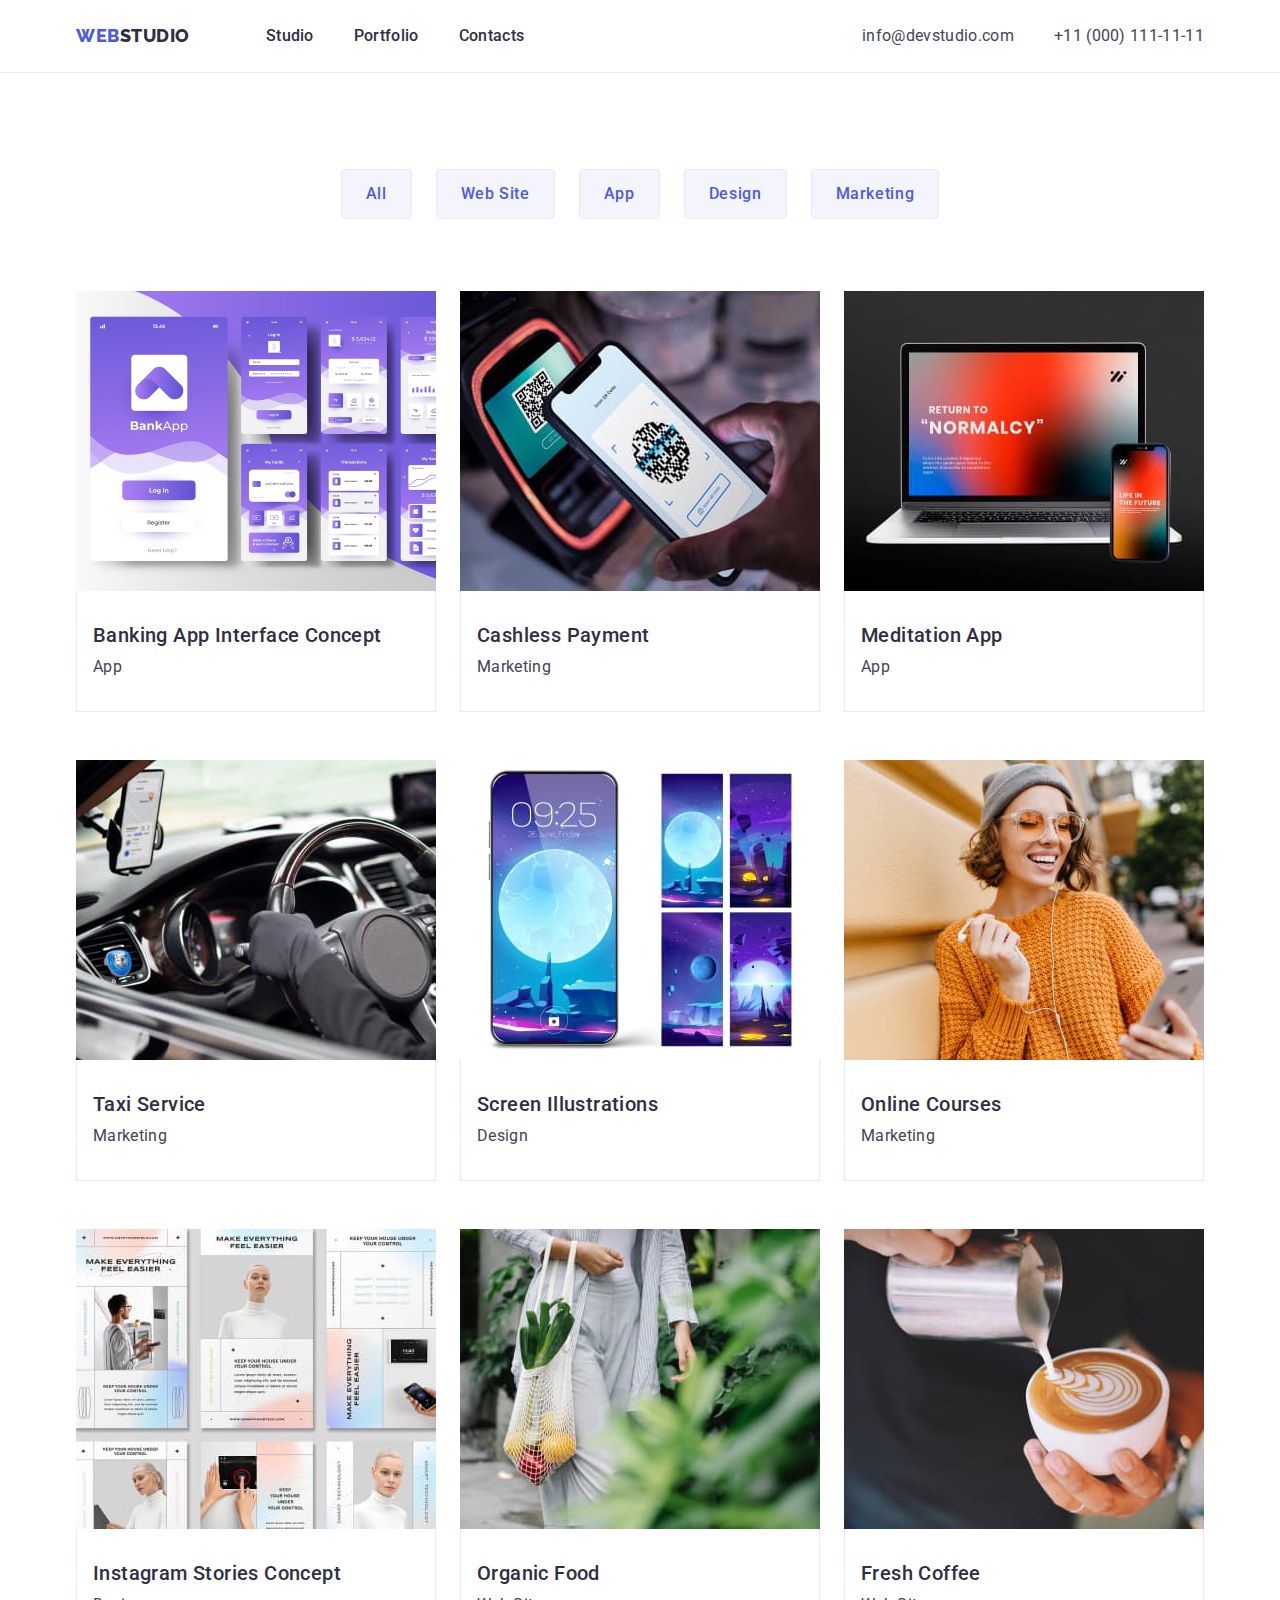
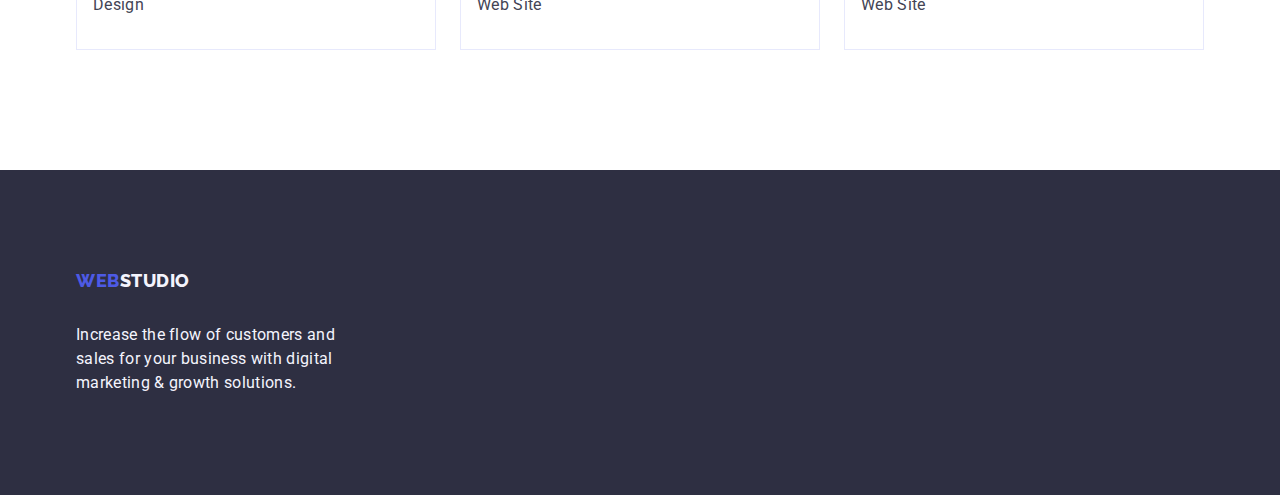
==== commit bbe815c2: "new after mentor" ====
--- a/portfolio.html
+++ b/portfolio.html
@@ -59,7 +59,7 @@
     <main>
       <section class="section-portfolio">
         <div class="container">
-          <h1 class="to-hide">Portfolio</h1>
+          <h1 class="visually-hidden">Portfolio</h1>
 
           <ul class="list btn-filter">
             <li class="btns-center">
--- a/css/styles.css
+++ b/css/styles.css
@@ -83,7 +83,7 @@
 
 
 .contact-mail {
-    margin-right: 40px;
+   
 }
      .contact:hover {
         color: var(--ocean-color)
@@ -314,7 +314,7 @@
 }
 
      .doing-section {
-        padding-top: 120px;
+        
             padding-bottom: 120px;
      }
             .we-re-doing-section {
@@ -418,8 +418,18 @@
         padding: 188px 0;
     }
 
-    .to-hide {
-        visibility: hidden;
+    .visually-hidden {
+        
+        position: absolute;
+            width: 1px;
+            height: 1px;
+            margin: -1px;
+            border: 0;
+            padding: 0;
+            white-space: nowrap;
+            clip-path: inset(100%);
+            clip: rect(0 0 0 0);
+            overflow: hidden;
     }
 
 .section-portfolio {
